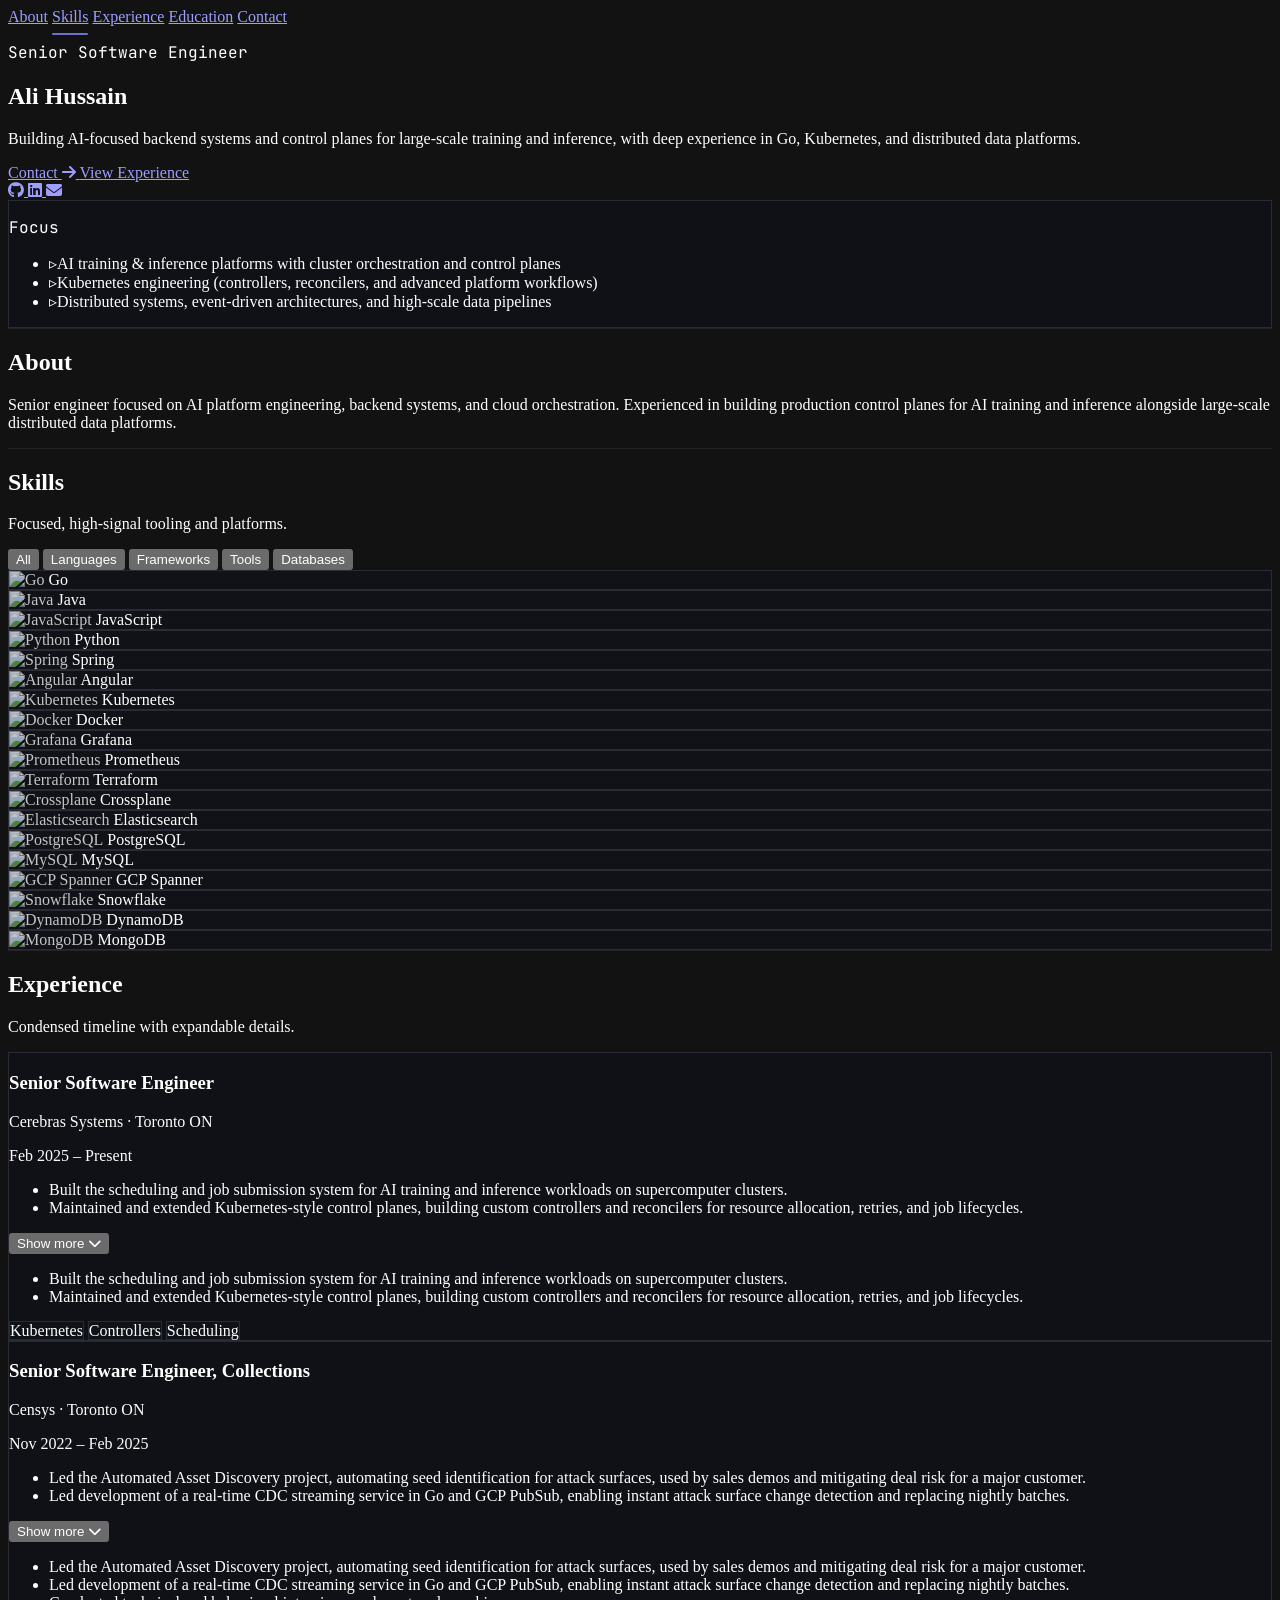
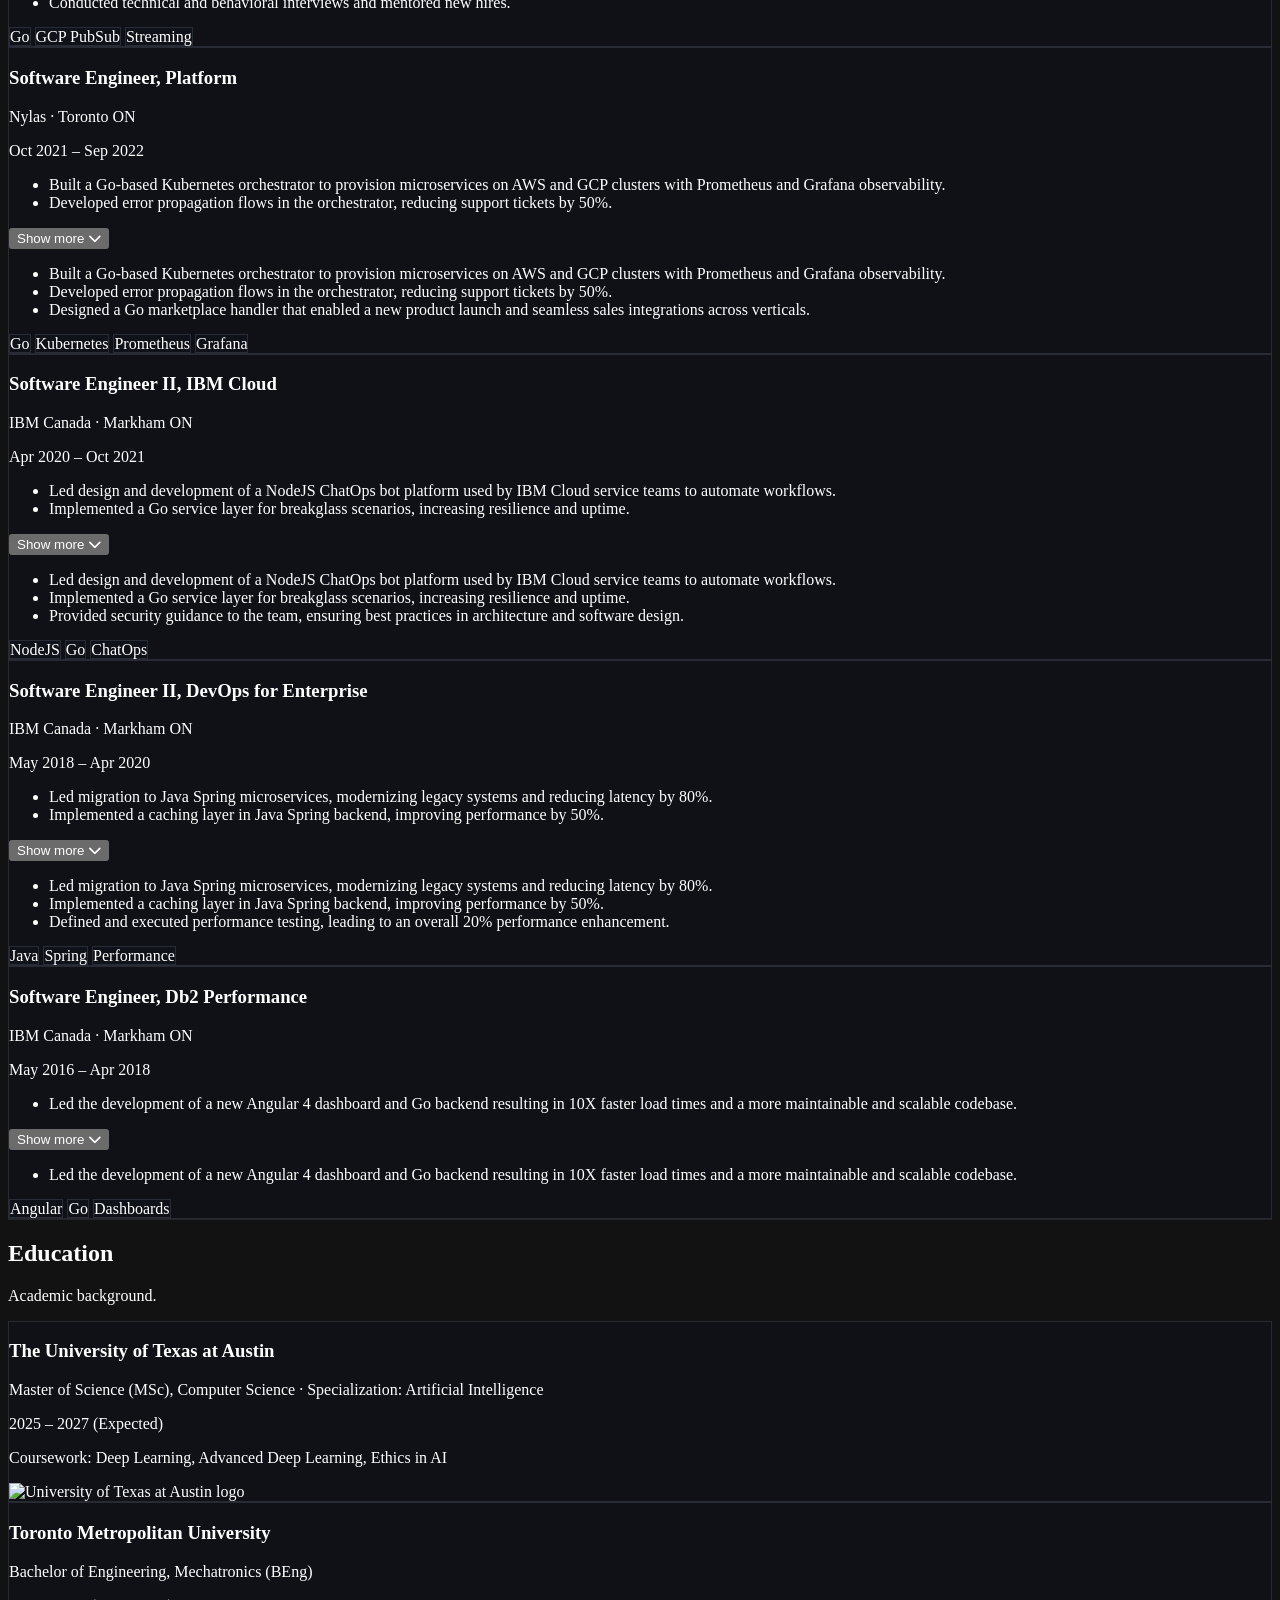
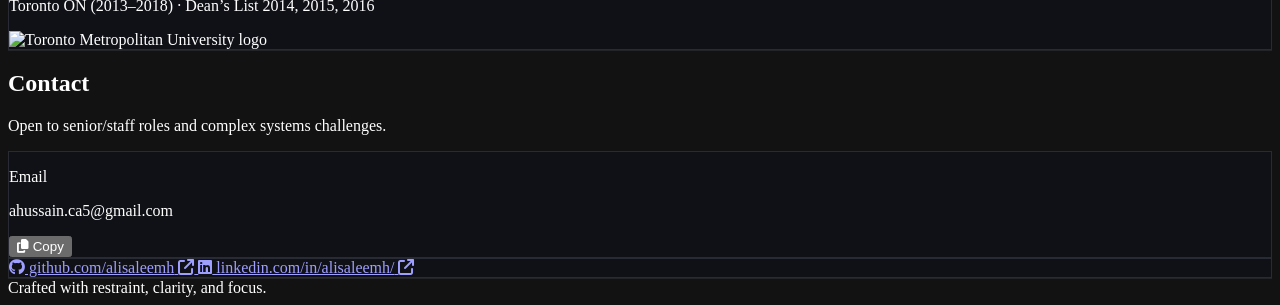
==== index.html @ 2c9a99c9 "Refine focus bullets for orchestration and Kubernetes" ====
<!DOCTYPE html>
<html lang="en" class="h-full">
<head>
  <meta charset="UTF-8" />
  <meta name="viewport" content="width=device-width, initial-scale=1" />
  <title>Ali Hussain — Senior Software Engineer</title>
  <meta name="description" content="Ali Hussain — Senior Software Engineer specializing in distributed systems, backend, cloud, and Kubernetes." />
  <link rel="preconnect" href="https://fonts.googleapis.com" />
  <link rel="preconnect" href="https://fonts.gstatic.com" crossorigin />
  <link href="https://fonts.googleapis.com/css2?family=Inter:wght@300;400;500;600;700&family=JetBrains+Mono:wght@400;500&display=swap" rel="stylesheet" />
  <script src="https://cdn.tailwindcss.com"></script>
  <script>
    tailwind.config = {
      theme: {
        extend: {
          fontFamily: {
            sans: ['Inter', 'system-ui', 'sans-serif'],
            mono: ['JetBrains Mono', 'ui-monospace', 'monospace'],
          },
          colors: {
            ink: {
              900: '#0b0c0f',
              800: '#111218',
              700: '#171a22',
              600: '#202330',
              500: '#2c3040',
              400: '#3a4052',
              300: '#515b73',
            },
          },
          boxShadow: {
            soft: '0 12px 24px -16px rgba(0,0,0,0.6)',
          },
        },
      },
    };
  </script>
  <link rel="stylesheet" href="https://cdnjs.cloudflare.com/ajax/libs/font-awesome/6.5.1/css/all.min.css" integrity="sha512-DTOQO9RWCH3ppGqcWaEA1BIZOC6xxalwEsw9c2QQeAIftl+Vegovlnee1c9QX4TctnWMn13TZye+giMm8e2LwA==" crossorigin="anonymous" referrerpolicy="no-referrer" />
  <style>
    :root {
      color-scheme: dark;
    }
    html {
      scroll-behavior: smooth;
    }
    body {
      font-feature-settings: "ss01" 1, "ss02" 1, "ss03" 1;
    }
    ::selection {
      background: rgba(125, 156, 255, 0.2);
      color: #e4e8f7;
    }
    .section-divider {
      border-top: 1px solid rgba(148, 163, 184, 0.12);
    }
    .nav-link {
      position: relative;
      padding-bottom: 0.25rem;
    }
    .nav-link.active::after {
      content: '';
      position: absolute;
      left: 0;
      bottom: -0.35rem;
      height: 2px;
      width: 100%;
      background: rgba(129, 140, 248, 0.8);
      border-radius: 999px;
    }
    .chip {
      border: 1px solid rgba(148, 163, 184, 0.18);
      background: rgba(17, 19, 28, 0.6);
    }
    .chip:hover {
      border-color: rgba(129, 140, 248, 0.6);
      transform: translateY(-1px);
    }
    .focus-ring:focus-visible {
      outline: 2px solid rgba(129, 140, 248, 0.9);
      outline-offset: 2px;
    }
    .experience-card {
      border: 1px solid rgba(148, 163, 184, 0.18);
      background: rgba(17, 18, 26, 0.7);
    }
    .accordion-toggle[aria-expanded="true"] .toggle-icon {
      transform: rotate(180deg);
    }
    .skill-logo {
      width: 20px;
      height: 20px;
      opacity: 0.75;
    }
    .mono {
      font-family: 'JetBrains Mono', ui-monospace, monospace;
    }
    @media (prefers-reduced-motion: reduce) {
      html {
        scroll-behavior: auto;
      }
      .chip,
      .nav-link,
      .accordion-toggle,
      .experience-card {
        transition: none !important;
      }
    }
  </style>
</head>
<body class="h-full bg-ink-900 text-slate-100">
  <!-- Top Nav -->
  <header class="sticky top-0 z-50 backdrop-blur-sm bg-ink-900/80 border-b border-white/5">
    <nav class="max-w-6xl mx-auto flex items-center justify-end gap-6 px-6 py-4 text-sm">
      <a class="nav-link focus-ring text-slate-200 hover:text-white transition" href="#about">About</a>
      <a class="nav-link focus-ring text-slate-200 hover:text-white transition" href="#skills">Skills</a>
      <a class="nav-link focus-ring text-slate-200 hover:text-white transition" href="#experience">Experience</a>
      <a class="nav-link focus-ring text-slate-200 hover:text-white transition" href="#education">Education</a>
      <a class="nav-link focus-ring text-slate-200 hover:text-white transition" href="#contact">Contact</a>
    </nav>
  </header>

  <main class="max-w-6xl mx-auto px-6">
    <!-- Hero -->
    <section id="hero" class="pt-14 pb-10">
      <div class="grid gap-8 lg:grid-cols-[1.2fr,0.8fr] items-start">
        <div class="space-y-5">
          <p class="mono text-sm text-indigo-300/80">Senior Software Engineer</p>
          <h1 class="text-3xl sm:text-4xl lg:text-5xl font-semibold tracking-tight text-slate-50">Ali Hussain</h1>
          <p class="text-slate-300 leading-relaxed max-w-2xl">
            Building AI-focused backend systems and control planes for large-scale training and inference, with deep experience in Go, Kubernetes, and distributed data platforms.
          </p>
          <div class="flex flex-wrap gap-3">
            <a href="#contact" class="focus-ring inline-flex items-center gap-2 rounded-full bg-indigo-500/90 px-4 py-2 text-sm font-medium text-white hover:bg-indigo-400 transition">
              Contact
              <i class="fa-solid fa-arrow-right text-xs"></i>
            </a>
            <a href="#experience" class="focus-ring inline-flex items-center gap-2 rounded-full border border-indigo-300/30 px-4 py-2 text-sm font-medium text-indigo-200 hover:text-white hover:border-indigo-300/60 transition">
              View Experience
            </a>
          </div>
          <div class="flex items-center gap-4 text-slate-300">
            <a class="focus-ring hover:text-white transition" href="https://github.com/alisaleemh" target="_blank" rel="noreferrer" aria-label="GitHub">
              <i class="fa-brands fa-github"></i>
            </a>
            <a class="focus-ring hover:text-white transition" href="https://linkedin.com/in/alisaleemh/" target="_blank" rel="noreferrer" aria-label="LinkedIn">
              <i class="fa-brands fa-linkedin"></i>
            </a>
            <a class="focus-ring hover:text-white transition" href="mailto:ahussain.ca5@gmail.com" aria-label="Email">
              <i class="fa-solid fa-envelope"></i>
            </a>
          </div>
        </div>
        <div class="space-y-4">
          <div class="experience-card rounded-2xl p-5 shadow-soft">
            <p class="mono text-xs uppercase tracking-[0.2em] text-slate-400">Focus</p>
            <ul class="mt-3 space-y-3 text-sm text-slate-300">
              <li class="flex items-start gap-3"><span class="text-indigo-300">▹</span>AI training & inference platforms with cluster orchestration and control planes</li>
              <li class="flex items-start gap-3"><span class="text-indigo-300">▹</span>Kubernetes engineering (controllers, reconcilers, and advanced platform workflows)</li>
              <li class="flex items-start gap-3"><span class="text-indigo-300">▹</span>Distributed systems, event-driven architectures, and high-scale data pipelines</li>
            </ul>
          </div>
        </div>
      </div>
    </section>

    <!-- About -->
    <section id="about" class="section-divider py-10">
      <div class="space-y-4 max-w-3xl">
        <h2 class="text-xl font-semibold text-slate-50">About</h2>
        <p class="text-slate-300 leading-relaxed">
          Senior engineer focused on AI platform engineering, backend systems, and cloud orchestration. Experienced in building production control planes for AI training and inference alongside large-scale distributed data platforms.
        </p>
      </div>
    </section>

    <!-- Skills -->
    <section id="skills" class="section-divider py-10">
      <div class="space-y-6">
        <div class="flex flex-wrap items-center justify-between gap-4">
          <div>
            <h2 class="text-xl font-semibold text-slate-50">Skills</h2>
            <p class="text-sm text-slate-400">Focused, high-signal tooling and platforms.</p>
          </div>
          <div class="flex flex-wrap gap-2" role="tablist" aria-label="Skill categories">
            <button class="filter-btn focus-ring rounded-full border border-white/10 px-3 py-1 text-xs uppercase tracking-[0.2em] text-slate-300 hover:text-white transition" data-filter="all" aria-pressed="true">All</button>
            <button class="filter-btn focus-ring rounded-full border border-white/10 px-3 py-1 text-xs uppercase tracking-[0.2em] text-slate-300 hover:text-white transition" data-filter="languages" aria-pressed="false">Languages</button>
            <button class="filter-btn focus-ring rounded-full border border-white/10 px-3 py-1 text-xs uppercase tracking-[0.2em] text-slate-300 hover:text-white transition" data-filter="frameworks" aria-pressed="false">Frameworks</button>
            <button class="filter-btn focus-ring rounded-full border border-white/10 px-3 py-1 text-xs uppercase tracking-[0.2em] text-slate-300 hover:text-white transition" data-filter="tools" aria-pressed="false">Tools</button>
            <button class="filter-btn focus-ring rounded-full border border-white/10 px-3 py-1 text-xs uppercase tracking-[0.2em] text-slate-300 hover:text-white transition" data-filter="databases" aria-pressed="false">Databases</button>
          </div>
        </div>
        <div id="skill-grid" class="grid gap-3 sm:grid-cols-2 lg:grid-cols-3">
          <!-- Languages -->
          <div class="skill-item chip flex items-center gap-3 rounded-xl px-4 py-3 transition" data-category="languages">
            <img class="skill-logo" src="https://cdn.simpleicons.org/go/94a3b8" alt="Go" />
            <span class="text-sm">Go</span>
          </div>
          <div class="skill-item chip flex items-center gap-3 rounded-xl px-4 py-3 transition" data-category="languages">
            <img class="skill-logo" src="https://cdn.simpleicons.org/openjdk/94a3b8" alt="Java" />
            <span class="text-sm">Java</span>
          </div>
          <div class="skill-item chip flex items-center gap-3 rounded-xl px-4 py-3 transition" data-category="languages">
            <img class="skill-logo" src="https://cdn.simpleicons.org/javascript/94a3b8" alt="JavaScript" />
            <span class="text-sm">JavaScript</span>
          </div>
          <div class="skill-item chip flex items-center gap-3 rounded-xl px-4 py-3 transition" data-category="languages">
            <img class="skill-logo" src="https://cdn.simpleicons.org/python/94a3b8" alt="Python" />
            <span class="text-sm">Python</span>
          </div>

          <!-- Frameworks -->
          <div class="skill-item chip flex items-center gap-3 rounded-xl px-4 py-3 transition" data-category="frameworks">
            <img class="skill-logo" src="https://cdn.simpleicons.org/spring/94a3b8" alt="Spring" />
            <span class="text-sm">Spring</span>
          </div>
          <div class="skill-item chip flex items-center gap-3 rounded-xl px-4 py-3 transition" data-category="frameworks">
            <img class="skill-logo" src="https://cdn.simpleicons.org/angular/94a3b8" alt="Angular" />
            <span class="text-sm">Angular</span>
          </div>

          <!-- Tools -->
          <div class="skill-item chip flex items-center gap-3 rounded-xl px-4 py-3 transition" data-category="tools">
            <img class="skill-logo" src="https://cdn.simpleicons.org/kubernetes/94a3b8" alt="Kubernetes" />
            <span class="text-sm">Kubernetes</span>
          </div>
          <div class="skill-item chip flex items-center gap-3 rounded-xl px-4 py-3 transition" data-category="tools">
            <img class="skill-logo" src="https://cdn.simpleicons.org/docker/94a3b8" alt="Docker" />
            <span class="text-sm">Docker</span>
          </div>
          <div class="skill-item chip flex items-center gap-3 rounded-xl px-4 py-3 transition" data-category="tools">
            <img class="skill-logo" src="https://cdn.simpleicons.org/grafana/94a3b8" alt="Grafana" />
            <span class="text-sm">Grafana</span>
          </div>
          <div class="skill-item chip flex items-center gap-3 rounded-xl px-4 py-3 transition" data-category="tools">
            <img class="skill-logo" src="https://cdn.simpleicons.org/prometheus/94a3b8" alt="Prometheus" />
            <span class="text-sm">Prometheus</span>
          </div>
          <div class="skill-item chip flex items-center gap-3 rounded-xl px-4 py-3 transition" data-category="tools">
            <img class="skill-logo" src="https://cdn.simpleicons.org/terraform/94a3b8" alt="Terraform" />
            <span class="text-sm">Terraform</span>
          </div>
          <div class="skill-item chip flex items-center gap-3 rounded-xl px-4 py-3 transition" data-category="tools">
            <img class="skill-logo" src="https://raw.githubusercontent.com/cncf/artwork/main/projects/crossplane/icon/color/crossplane-icon-color.svg" alt="Crossplane" />
            <span class="text-sm">Crossplane</span>
          </div>
          <div class="skill-item chip flex items-center gap-3 rounded-xl px-4 py-3 transition" data-category="tools">
            <img class="skill-logo" src="https://cdn.simpleicons.org/elasticsearch/94a3b8" alt="Elasticsearch" />
            <span class="text-sm">Elasticsearch</span>
          </div>

          <!-- Databases -->
          <div class="skill-item chip flex items-center gap-3 rounded-xl px-4 py-3 transition" data-category="databases">
            <img class="skill-logo" src="https://cdn.simpleicons.org/postgresql/94a3b8" alt="PostgreSQL" />
            <span class="text-sm">PostgreSQL</span>
          </div>
          <div class="skill-item chip flex items-center gap-3 rounded-xl px-4 py-3 transition" data-category="databases">
            <img class="skill-logo" src="https://cdn.simpleicons.org/mysql/94a3b8" alt="MySQL" />
            <span class="text-sm">MySQL</span>
          </div>
          <div class="skill-item chip flex items-center gap-3 rounded-xl px-4 py-3 transition" data-category="databases">
            <img class="skill-logo" src="https://cdn.simpleicons.org/googlecloudspanner/94a3b8" alt="GCP Spanner" />
            <span class="text-sm">GCP Spanner</span>
          </div>
          <div class="skill-item chip flex items-center gap-3 rounded-xl px-4 py-3 transition" data-category="databases">
            <img class="skill-logo" src="https://cdn.simpleicons.org/snowflake/94a3b8" alt="Snowflake" />
            <span class="text-sm">Snowflake</span>
          </div>
          <div class="skill-item chip flex items-center gap-3 rounded-xl px-4 py-3 transition" data-category="databases">
            <img class="skill-logo" src="https://api.iconify.design/simple-icons:amazondynamodb.svg?color=%2394a3b8" alt="DynamoDB" />
            <span class="text-sm">DynamoDB</span>
          </div>
          <div class="skill-item chip flex items-center gap-3 rounded-xl px-4 py-3 transition" data-category="databases">
            <img class="skill-logo" src="https://cdn.simpleicons.org/mongodb/94a3b8" alt="MongoDB" />
            <span class="text-sm">MongoDB</span>
          </div>
        </div>
      </div>
    </section>

    <!-- Experience -->
    <section id="experience" class="section-divider py-10">
      <div class="space-y-6">
        <div>
          <h2 class="text-xl font-semibold text-slate-50">Experience</h2>
          <p class="text-sm text-slate-400">Condensed timeline with expandable details.</p>
        </div>
        <div class="space-y-4">
          <!-- Cerebras Systems -->
          <article class="experience-card rounded-2xl p-5 shadow-soft">
            <div class="flex flex-col gap-3">
              <div class="flex flex-col sm:flex-row sm:items-center sm:justify-between gap-2">
                <div>
                  <h3 class="text-base font-semibold text-slate-100">Senior Software Engineer</h3>
                  <p class="text-sm text-slate-400">Cerebras Systems · Toronto ON</p>
                </div>
                <p class="text-sm text-slate-400">Feb 2025 – Present</p>
              </div>
              <ul class="collapsed-bullets text-sm text-slate-300 space-y-2">
                <li>Built the scheduling and job submission system for AI training and inference workloads on supercomputer clusters.</li>
                <li>Maintained and extended Kubernetes-style control planes, building custom controllers and reconcilers for resource allocation, retries, and job lifecycles.</li>
              </ul>
              <button class="accordion-toggle focus-ring mt-2 inline-flex items-center gap-2 text-xs uppercase tracking-[0.2em] text-indigo-300" aria-expanded="false">
                Show more
                <i class="toggle-icon fa-solid fa-chevron-down text-xs transition"></i>
              </button>
              <div class="accordion-content hidden pt-3">
                <ul class="expanded-bullets text-sm text-slate-300 space-y-2">
                  <li>Built the scheduling and job submission system for AI training and inference workloads on supercomputer clusters.</li>
                  <li>Maintained and extended Kubernetes-style control planes, building custom controllers and reconcilers for resource allocation, retries, and job lifecycles.</li>
                </ul>
                <div class="mt-3 flex flex-wrap gap-2">
                  <span class="chip rounded-full px-3 py-1 text-xs text-slate-300">Kubernetes</span>
                  <span class="chip rounded-full px-3 py-1 text-xs text-slate-300">Controllers</span>
                  <span class="chip rounded-full px-3 py-1 text-xs text-slate-300">Scheduling</span>
                </div>
              </div>
            </div>
          </article>

          <!-- Censys -->
          <article class="experience-card rounded-2xl p-5 shadow-soft">
            <div class="flex flex-col gap-3">
              <div class="flex flex-col sm:flex-row sm:items-center sm:justify-between gap-2">
                <div>
                  <h3 class="text-base font-semibold text-slate-100">Senior Software Engineer, Collections</h3>
                  <p class="text-sm text-slate-400">Censys · Toronto ON</p>
                </div>
                <p class="text-sm text-slate-400">Nov 2022 – Feb 2025</p>
              </div>
              <ul class="collapsed-bullets text-sm text-slate-300 space-y-2">
                <li>Led the Automated Asset Discovery project, automating seed identification for attack surfaces, used by sales demos and mitigating deal risk for a major customer.</li>
                <li>Led development of a real-time CDC streaming service in Go and GCP PubSub, enabling instant attack surface change detection and replacing nightly batches.</li>
              </ul>
              <button class="accordion-toggle focus-ring mt-2 inline-flex items-center gap-2 text-xs uppercase tracking-[0.2em] text-indigo-300" aria-expanded="false">
                Show more
                <i class="toggle-icon fa-solid fa-chevron-down text-xs transition"></i>
              </button>
              <div class="accordion-content hidden pt-3">
                <ul class="expanded-bullets text-sm text-slate-300 space-y-2">
                  <li>Led the Automated Asset Discovery project, automating seed identification for attack surfaces, used by sales demos and mitigating deal risk for a major customer.</li>
                  <li>Led development of a real-time CDC streaming service in Go and GCP PubSub, enabling instant attack surface change detection and replacing nightly batches.</li>
                  <li>Conducted technical and behavioral interviews and mentored new hires.</li>
                </ul>
                <div class="mt-3 flex flex-wrap gap-2">
                  <span class="chip rounded-full px-3 py-1 text-xs text-slate-300">Go</span>
                  <span class="chip rounded-full px-3 py-1 text-xs text-slate-300">GCP PubSub</span>
                  <span class="chip rounded-full px-3 py-1 text-xs text-slate-300">Streaming</span>
                </div>
              </div>
            </div>
          </article>

          <!-- Nylas -->
          <article class="experience-card rounded-2xl p-5 shadow-soft">
            <div class="flex flex-col gap-3">
              <div class="flex flex-col sm:flex-row sm:items-center sm:justify-between gap-2">
                <div>
                  <h3 class="text-base font-semibold text-slate-100">Software Engineer, Platform</h3>
                  <p class="text-sm text-slate-400">Nylas · Toronto ON</p>
                </div>
                <p class="text-sm text-slate-400">Oct 2021 – Sep 2022</p>
              </div>
              <ul class="collapsed-bullets text-sm text-slate-300 space-y-2">
                <li>Built a Go-based Kubernetes orchestrator to provision microservices on AWS and GCP clusters with Prometheus and Grafana observability.</li>
                <li>Developed error propagation flows in the orchestrator, reducing support tickets by 50%.</li>
              </ul>
              <button class="accordion-toggle focus-ring mt-2 inline-flex items-center gap-2 text-xs uppercase tracking-[0.2em] text-indigo-300" aria-expanded="false">
                Show more
                <i class="toggle-icon fa-solid fa-chevron-down text-xs transition"></i>
              </button>
              <div class="accordion-content hidden pt-3">
                <ul class="expanded-bullets text-sm text-slate-300 space-y-2">
                  <li>Built a Go-based Kubernetes orchestrator to provision microservices on AWS and GCP clusters with Prometheus and Grafana observability.</li>
                  <li>Developed error propagation flows in the orchestrator, reducing support tickets by 50%.</li>
                  <li>Designed a Go marketplace handler that enabled a new product launch and seamless sales integrations across verticals.</li>
                </ul>
                <div class="mt-3 flex flex-wrap gap-2">
                  <span class="chip rounded-full px-3 py-1 text-xs text-slate-300">Go</span>
                  <span class="chip rounded-full px-3 py-1 text-xs text-slate-300">Kubernetes</span>
                  <span class="chip rounded-full px-3 py-1 text-xs text-slate-300">Prometheus</span>
                  <span class="chip rounded-full px-3 py-1 text-xs text-slate-300">Grafana</span>
                </div>
              </div>
            </div>
          </article>

          <!-- IBM Cloud -->
          <article class="experience-card rounded-2xl p-5 shadow-soft">
            <div class="flex flex-col gap-3">
              <div class="flex flex-col sm:flex-row sm:items-center sm:justify-between gap-2">
                <div>
                  <h3 class="text-base font-semibold text-slate-100">Software Engineer II, IBM Cloud</h3>
                  <p class="text-sm text-slate-400">IBM Canada · Markham ON</p>
                </div>
                <p class="text-sm text-slate-400">Apr 2020 – Oct 2021</p>
              </div>
              <ul class="collapsed-bullets text-sm text-slate-300 space-y-2">
                <li>Led design and development of a NodeJS ChatOps bot platform used by IBM Cloud service teams to automate workflows.</li>
                <li>Implemented a Go service layer for breakglass scenarios, increasing resilience and uptime.</li>
              </ul>
              <button class="accordion-toggle focus-ring mt-2 inline-flex items-center gap-2 text-xs uppercase tracking-[0.2em] text-indigo-300" aria-expanded="false">
                Show more
                <i class="toggle-icon fa-solid fa-chevron-down text-xs transition"></i>
              </button>
              <div class="accordion-content hidden pt-3">
                <ul class="expanded-bullets text-sm text-slate-300 space-y-2">
                  <li>Led design and development of a NodeJS ChatOps bot platform used by IBM Cloud service teams to automate workflows.</li>
                  <li>Implemented a Go service layer for breakglass scenarios, increasing resilience and uptime.</li>
                  <li>Provided security guidance to the team, ensuring best practices in architecture and software design.</li>
                </ul>
                <div class="mt-3 flex flex-wrap gap-2">
                  <span class="chip rounded-full px-3 py-1 text-xs text-slate-300">NodeJS</span>
                  <span class="chip rounded-full px-3 py-1 text-xs text-slate-300">Go</span>
                  <span class="chip rounded-full px-3 py-1 text-xs text-slate-300">ChatOps</span>
                </div>
              </div>
            </div>
          </article>

          <!-- IBM DevOps -->
          <article class="experience-card rounded-2xl p-5 shadow-soft">
            <div class="flex flex-col gap-3">
              <div class="flex flex-col sm:flex-row sm:items-center sm:justify-between gap-2">
                <div>
                  <h3 class="text-base font-semibold text-slate-100">Software Engineer II, DevOps for Enterprise</h3>
                  <p class="text-sm text-slate-400">IBM Canada · Markham ON</p>
                </div>
                <p class="text-sm text-slate-400">May 2018 – Apr 2020</p>
              </div>
              <ul class="collapsed-bullets text-sm text-slate-300 space-y-2">
                <li>Led migration to Java Spring microservices, modernizing legacy systems and reducing latency by 80%.</li>
                <li>Implemented a caching layer in Java Spring backend, improving performance by 50%.</li>
              </ul>
              <button class="accordion-toggle focus-ring mt-2 inline-flex items-center gap-2 text-xs uppercase tracking-[0.2em] text-indigo-300" aria-expanded="false">
                Show more
                <i class="toggle-icon fa-solid fa-chevron-down text-xs transition"></i>
              </button>
              <div class="accordion-content hidden pt-3">
                <ul class="expanded-bullets text-sm text-slate-300 space-y-2">
                  <li>Led migration to Java Spring microservices, modernizing legacy systems and reducing latency by 80%.</li>
                  <li>Implemented a caching layer in Java Spring backend, improving performance by 50%.</li>
                  <li>Defined and executed performance testing, leading to an overall 20% performance enhancement.</li>
                </ul>
                <div class="mt-3 flex flex-wrap gap-2">
                  <span class="chip rounded-full px-3 py-1 text-xs text-slate-300">Java</span>
                  <span class="chip rounded-full px-3 py-1 text-xs text-slate-300">Spring</span>
                  <span class="chip rounded-full px-3 py-1 text-xs text-slate-300">Performance</span>
                </div>
              </div>
            </div>
          </article>

          <!-- IBM Intern -->
          <article class="experience-card rounded-2xl p-5 shadow-soft">
            <div class="flex flex-col gap-3">
              <div class="flex flex-col sm:flex-row sm:items-center sm:justify-between gap-2">
                <div>
                  <h3 class="text-base font-semibold text-slate-100">Software Engineer, Db2 Performance</h3>
                  <p class="text-sm text-slate-400">IBM Canada · Markham ON</p>
                </div>
                <p class="text-sm text-slate-400">May 2016 – Apr 2018</p>
              </div>
              <ul class="collapsed-bullets text-sm text-slate-300 space-y-2">
                <li>Led the development of a new Angular 4 dashboard and Go backend resulting in 10X faster load times and a more maintainable and scalable codebase.</li>
              </ul>
              <button class="accordion-toggle focus-ring mt-2 inline-flex items-center gap-2 text-xs uppercase tracking-[0.2em] text-indigo-300" aria-expanded="false">
                Show more
                <i class="toggle-icon fa-solid fa-chevron-down text-xs transition"></i>
              </button>
              <div class="accordion-content hidden pt-3">
                <ul class="expanded-bullets text-sm text-slate-300 space-y-2">
                  <li>Led the development of a new Angular 4 dashboard and Go backend resulting in 10X faster load times and a more maintainable and scalable codebase.</li>
                </ul>
                <div class="mt-3 flex flex-wrap gap-2">
                  <span class="chip rounded-full px-3 py-1 text-xs text-slate-300">Angular</span>
                  <span class="chip rounded-full px-3 py-1 text-xs text-slate-300">Go</span>
                  <span class="chip rounded-full px-3 py-1 text-xs text-slate-300">Dashboards</span>
                </div>
              </div>
            </div>
          </article>
        </div>
      </div>
    </section>

    <!-- Education -->
    <section id="education" class="section-divider py-10">
      <div class="space-y-6">
        <div>
          <h2 class="text-xl font-semibold text-slate-50">Education</h2>
          <p class="text-sm text-slate-400">Academic background.</p>
        </div>
        <div class="grid gap-4 sm:grid-cols-2">
          <article class="experience-card rounded-2xl p-5 shadow-soft flex flex-col gap-4">
            <div class="flex items-center justify-between">
              <div>
                <h3 class="text-sm font-semibold text-slate-100">The University of Texas at Austin</h3>
                <p class="text-xs text-slate-400">Master of Science (MSc), Computer Science · Specialization: Artificial Intelligence</p>
                <p class="text-xs text-slate-400">2025 – 2027 (Expected)</p>
                <p class="text-xs text-slate-400">Coursework: Deep Learning, Advanced Deep Learning, Ethics in AI</p>
              </div>
              <img src="https://raw.githubusercontent.com/abrelsfo/sportsJSON/master/collegeFootball/logos/texas.png" alt="University of Texas at Austin logo" class="h-8 w-auto opacity-60 grayscale" />
            </div>
          </article>
          <article class="experience-card rounded-2xl p-5 shadow-soft flex flex-col gap-4">
            <div class="flex items-center justify-between">
              <div>
                <h3 class="text-sm font-semibold text-slate-100">Toronto Metropolitan University</h3>
                <p class="text-xs text-slate-400">Bachelor of Engineering, Mechatronics (BEng)</p>
                <p class="text-xs text-slate-400">Toronto ON (2013–2018) · Dean’s List 2014, 2015, 2016</p>
              </div>
              <img src="https://raw.githubusercontent.com/zonekidsyoga/torontomucatwo/main/Login%20-%20Toronto%20Metropolitan%20University%20Central%20Authentication%20Service_files/tmu_logo.svg" alt="Toronto Metropolitan University logo" class="h-8 w-auto opacity-60 grayscale" />
            </div>
          </article>
        </div>
      </div>
    </section>

    <!-- Contact -->
    <section id="contact" class="section-divider py-10">
      <div class="space-y-6">
        <div>
          <h2 class="text-xl font-semibold text-slate-50">Contact</h2>
          <p class="text-sm text-slate-400">Open to senior/staff roles and complex systems challenges.</p>
        </div>
        <div class="grid gap-4 sm:grid-cols-2">
          <div class="experience-card rounded-2xl p-5 shadow-soft space-y-3">
            <div class="flex items-center justify-between">
              <div class="space-y-1">
                <p class="text-xs uppercase tracking-[0.2em] text-slate-400">Email</p>
                <p class="text-sm text-slate-200">ahussain.ca5@gmail.com</p>
              </div>
              <button id="copy-email" class="focus-ring inline-flex items-center gap-2 rounded-full border border-white/10 px-3 py-1 text-xs text-slate-200 hover:border-indigo-300/60 hover:text-white transition" aria-label="Copy email to clipboard">
                <i class="fa-solid fa-copy"></i>
                Copy
              </button>
            </div>
          </div>
          <div class="experience-card rounded-2xl p-5 shadow-soft space-y-4">
            <a class="focus-ring flex items-center justify-between rounded-xl border border-white/10 px-4 py-3 text-sm text-slate-200 hover:border-indigo-300/60 hover:text-white transition" href="https://github.com/alisaleemh" target="_blank" rel="noreferrer">
              <span class="flex items-center gap-2"><i class="fa-brands fa-github"></i> github.com/alisaleemh</span>
              <i class="fa-solid fa-arrow-up-right-from-square text-xs"></i>
            </a>
            <a class="focus-ring flex items-center justify-between rounded-xl border border-white/10 px-4 py-3 text-sm text-slate-200 hover:border-indigo-300/60 hover:text-white transition" href="https://linkedin.com/in/alisaleemh/" target="_blank" rel="noreferrer">
              <span class="flex items-center gap-2"><i class="fa-brands fa-linkedin"></i> linkedin.com/in/alisaleemh/</span>
              <i class="fa-solid fa-arrow-up-right-from-square text-xs"></i>
            </a>
          </div>
        </div>
      </div>
    </section>
  </main>

  <footer class="section-divider py-6 text-center text-xs text-slate-500">
    Crafted with restraint, clarity, and focus.
  </footer>

  <script src="https://cdnjs.cloudflare.com/ajax/libs/gsap/3.12.5/gsap.min.js" integrity="sha512-2b0A3+MYa7+ctb0M/mQ9KQ0OO4thwXbGwrx4Z0XlIhzI8M7hY4qG/9aC3wX1o2Y6v8x/wU5Yb2Imv0v2g6T9gA==" crossorigin="anonymous" referrerpolicy="no-referrer"></script>
  <script src="https://cdnjs.cloudflare.com/ajax/libs/gsap/3.12.5/ScrollTrigger.min.js" integrity="sha512-fOnvNmiY6L1T27ex9Pv9bfT2h9+V7m1NfUV0IKJwHC8oQ6+V1TeR3fYI4a9L0dVSqpoK6eXqW2jH6KSk0HyrKg==" crossorigin="anonymous" referrerpolicy="no-referrer"></script>
  <script>
    const prefersReducedMotion = window.matchMedia('(prefers-reduced-motion: reduce)').matches;

    const navLinks = document.querySelectorAll('.nav-link');
    const sections = ['about', 'skills', 'experience', 'education', 'contact'].map((id) => document.getElementById(id));

    const observer = new IntersectionObserver(
      (entries) => {
        entries.forEach((entry) => {
          if (entry.isIntersecting) {
            navLinks.forEach((link) => link.classList.remove('active'));
            const activeLink = document.querySelector(`.nav-link[href="#${entry.target.id}"]`);
            if (activeLink) activeLink.classList.add('active');
          }
        });
      },
      { rootMargin: '-40% 0px -40% 0px', threshold: 0.1 }
    );

    sections.forEach((section) => section && observer.observe(section));

    // Accordion
    document.querySelectorAll('.accordion-toggle').forEach((toggle) => {
      toggle.addEventListener('click', () => {
        const content = toggle.parentElement.querySelector('.accordion-content');
        const collapsed = toggle.parentElement.querySelector('.collapsed-bullets');
        const isExpanded = toggle.getAttribute('aria-expanded') === 'true';
        toggle.setAttribute('aria-expanded', String(!isExpanded));
        toggle.firstChild.textContent = isExpanded ? 'Show more' : 'Show less';
        content.classList.toggle('hidden');
        collapsed.classList.toggle('hidden');
        if (!prefersReducedMotion) {
          gsap.fromTo(content, { opacity: 0, y: -4 }, { opacity: 1, y: 0, duration: 0.3, ease: 'power1.out' });
        }
      });
    });

    // Skill filters
    const filterButtons = document.querySelectorAll('.filter-btn');
    const skillItems = document.querySelectorAll('.skill-item');

    const applySkillFilter = (filter) => {
      gsap.killTweensOf(skillItems);
      skillItems.forEach((item) => {
        const match = filter === 'all' || item.dataset.category === filter;
        item.classList.toggle('hidden', !match);
        item.style.removeProperty('opacity');
        item.style.removeProperty('transform');
      });

      if (!prefersReducedMotion) {
        const visibleItems = Array.from(skillItems).filter((item) => !item.classList.contains('hidden'));
        if (visibleItems.length > 0) {
          gsap.fromTo(
            visibleItems,
            { opacity: 0, y: 6 },
            { opacity: 1, y: 0, duration: 0.25, ease: 'power1.out', stagger: 0.04, overwrite: 'auto' }
          );
        }
      }
    };

    filterButtons.forEach((btn) => {
      btn.addEventListener('click', () => {
        filterButtons.forEach((button) => button.setAttribute('aria-pressed', 'false'));
        btn.setAttribute('aria-pressed', 'true');
        applySkillFilter(btn.dataset.filter);
      });
    });

    applySkillFilter('all');

    // Copy email
    document.getElementById('copy-email').addEventListener('click', async () => {
      try {
        await navigator.clipboard.writeText('ahussain.ca5@gmail.com');
      } catch (error) {
        window.location.href = 'mailto:ahussain.ca5@gmail.com';
      }
    });

    // Scroll reveals
    if (!prefersReducedMotion) {
      gsap.registerPlugin(ScrollTrigger);
      gsap.utils.toArray('section').forEach((section) => {
        gsap.from(section.querySelectorAll('.experience-card, h2, h3, p, ul, .chip, .skill-item'), {
          opacity: 0,
          y: 14,
          duration: 0.6,
          ease: 'power2.out',
          stagger: 0.04,
          scrollTrigger: {
            trigger: section,
            start: 'top 80%',
          },
        });
      });
    }
  </script>
</body>
</html>
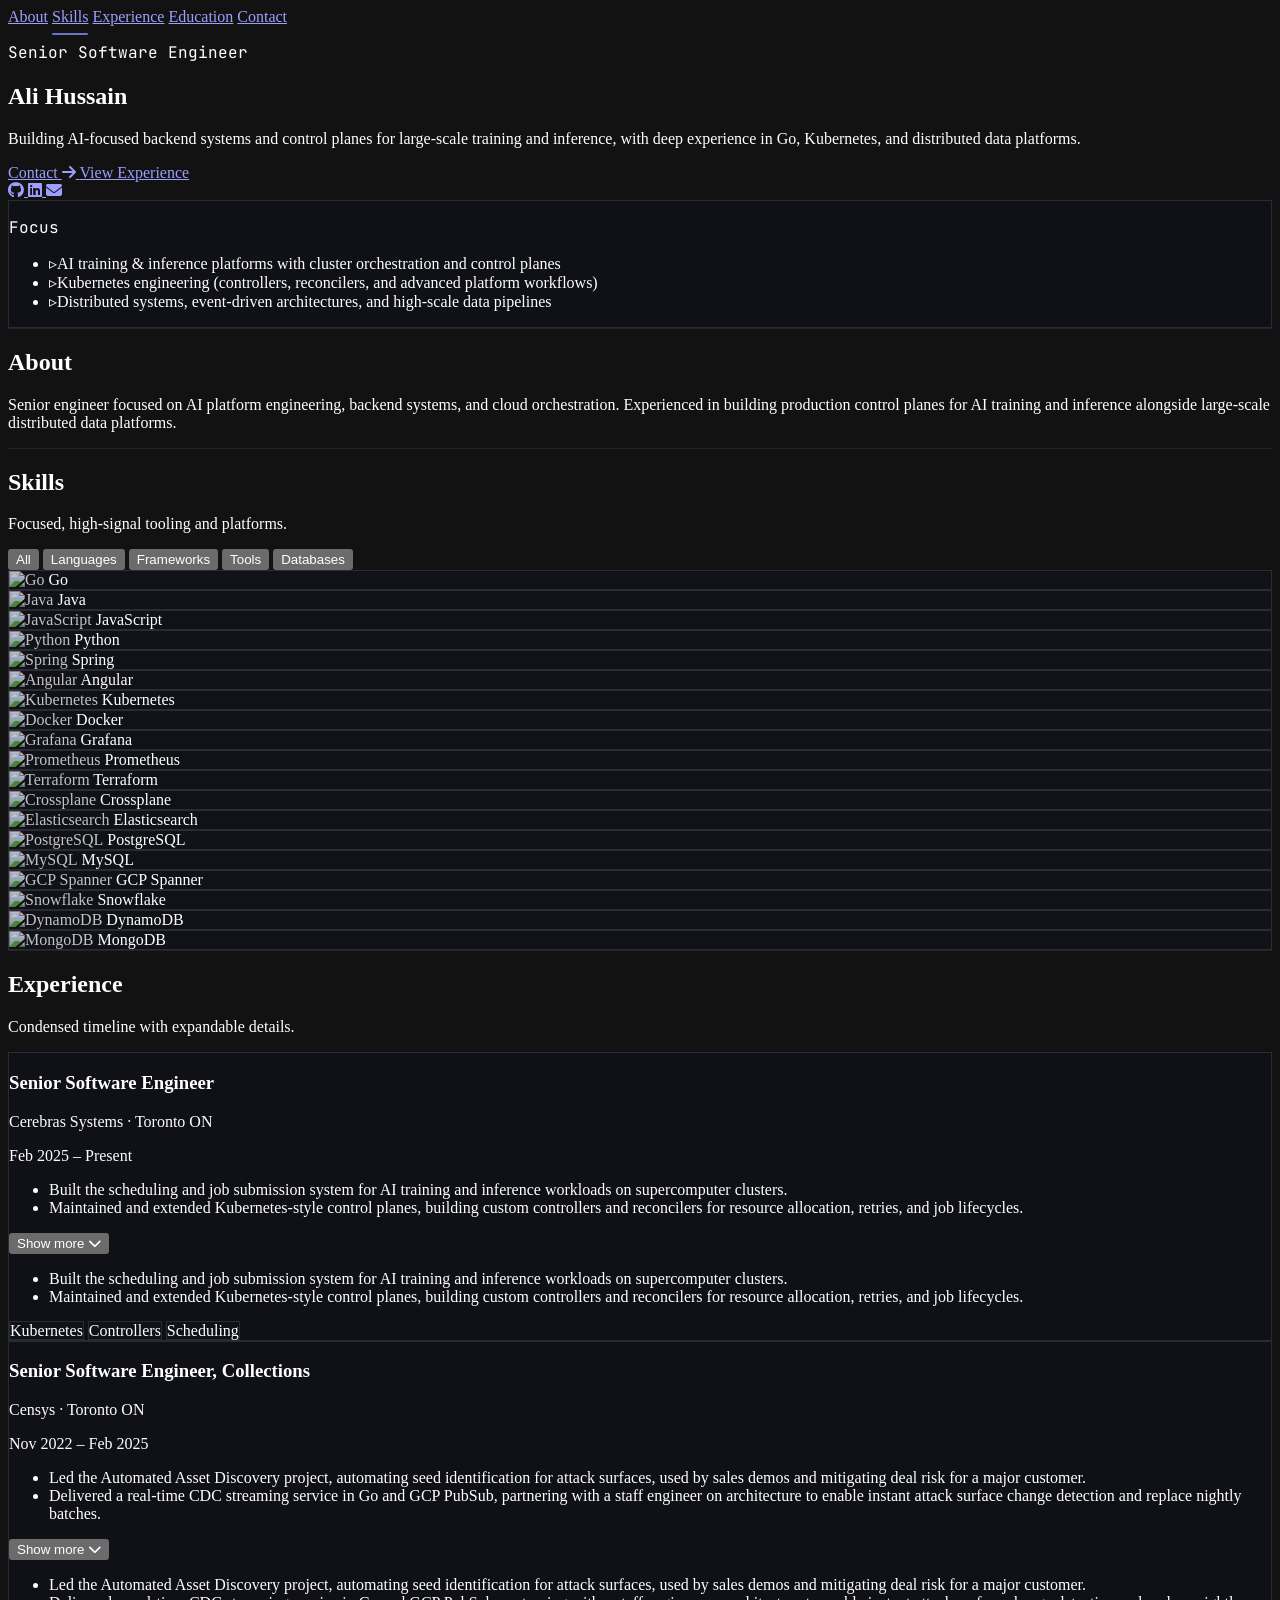
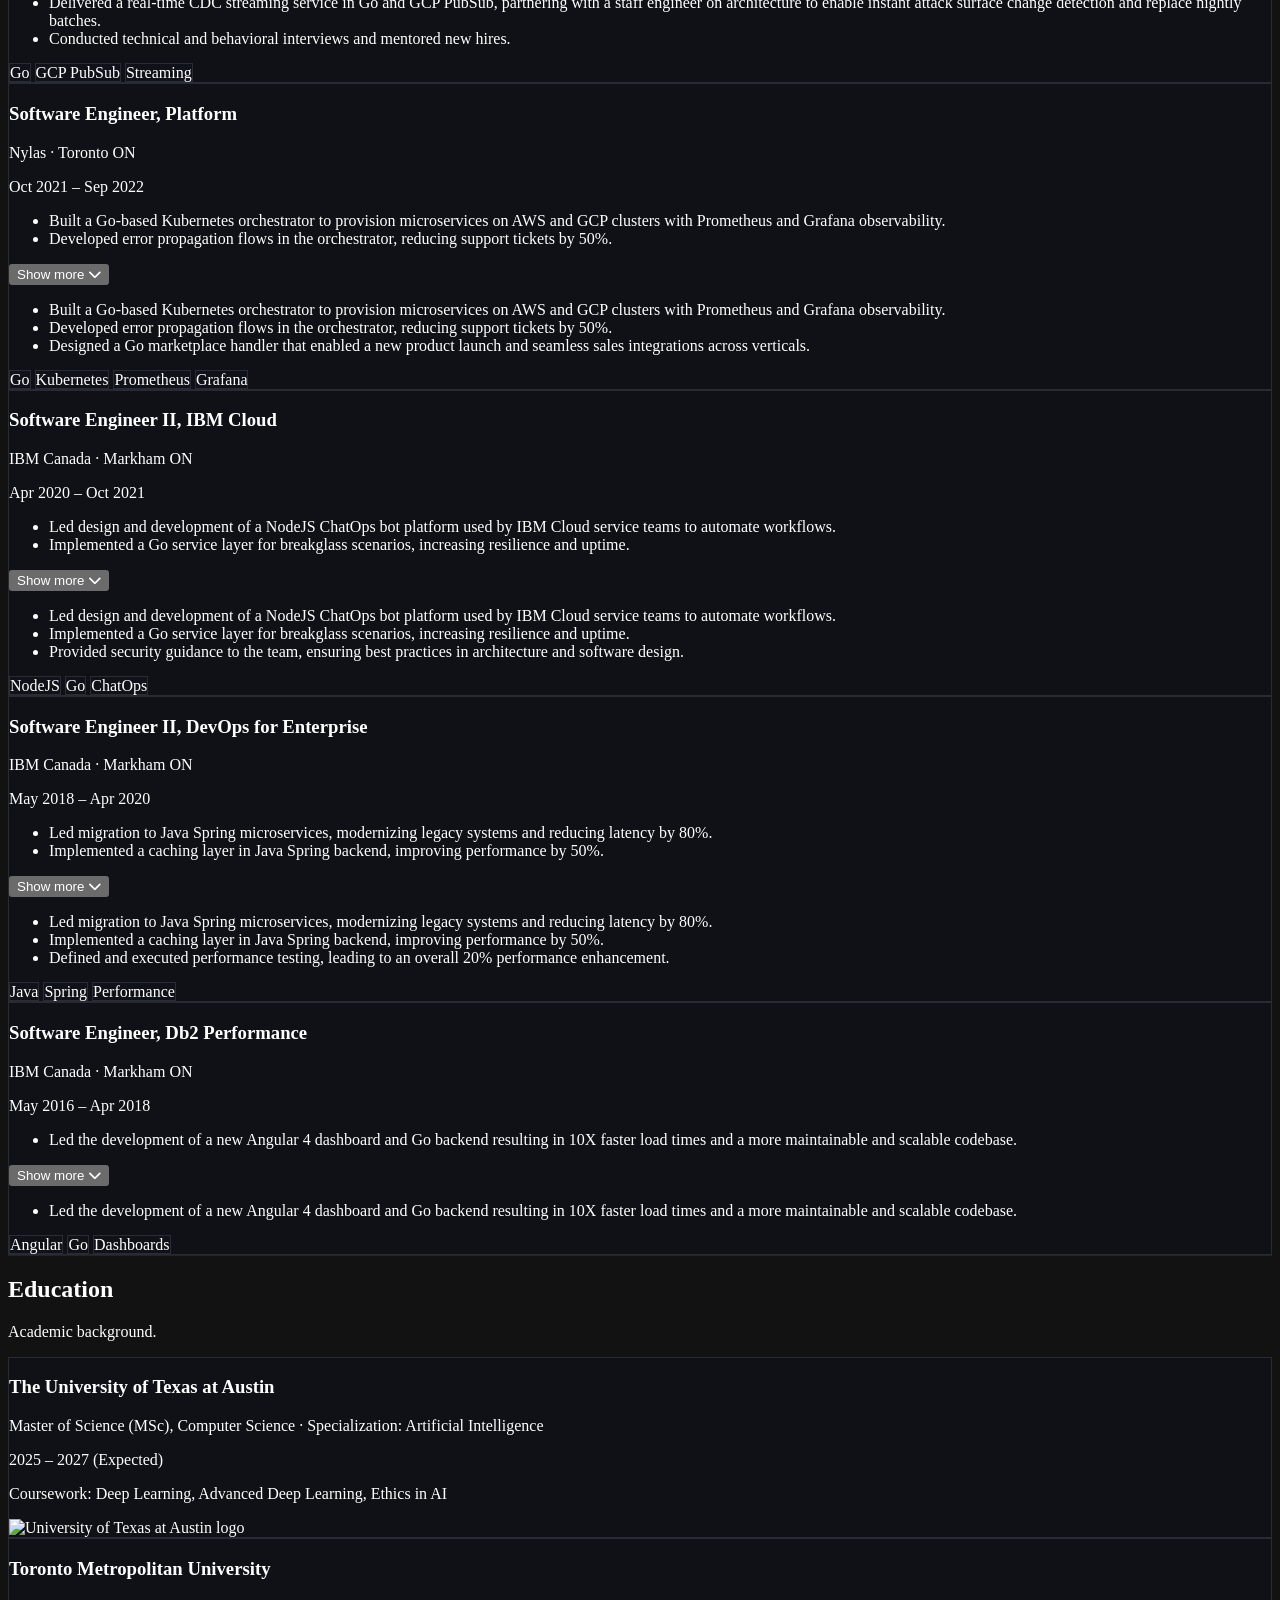
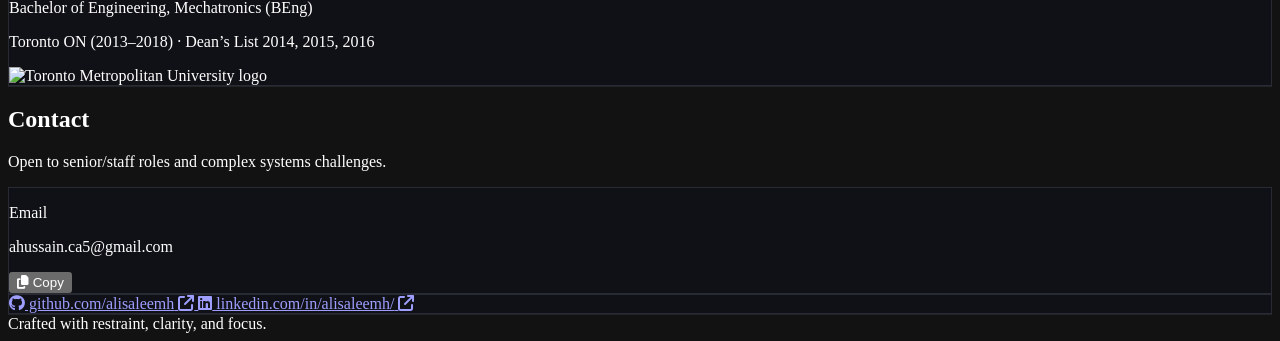
==== commit 82207d4f: "Refine CDC streaming contribution wording" ====
--- a/index.html
+++ b/index.html
@@ -329,7 +329,7 @@
               </div>
               <ul class="collapsed-bullets text-sm text-slate-300 space-y-2">
                 <li>Led the Automated Asset Discovery project, automating seed identification for attack surfaces, used by sales demos and mitigating deal risk for a major customer.</li>
-                <li>Led development of a real-time CDC streaming service in Go and GCP PubSub, enabling instant attack surface change detection and replacing nightly batches.</li>
+                <li>Delivered a real-time CDC streaming service in Go and GCP PubSub, partnering with a staff engineer on architecture to enable instant attack surface change detection and replace nightly batches.</li>
               </ul>
               <button class="accordion-toggle focus-ring mt-2 inline-flex items-center gap-2 text-xs uppercase tracking-[0.2em] text-indigo-300" aria-expanded="false">
                 Show more
@@ -338,7 +338,7 @@
               <div class="accordion-content hidden pt-3">
                 <ul class="expanded-bullets text-sm text-slate-300 space-y-2">
                   <li>Led the Automated Asset Discovery project, automating seed identification for attack surfaces, used by sales demos and mitigating deal risk for a major customer.</li>
-                  <li>Led development of a real-time CDC streaming service in Go and GCP PubSub, enabling instant attack surface change detection and replacing nightly batches.</li>
+                  <li>Delivered a real-time CDC streaming service in Go and GCP PubSub, partnering with a staff engineer on architecture to enable instant attack surface change detection and replace nightly batches.</li>
                   <li>Conducted technical and behavioral interviews and mentored new hires.</li>
                 </ul>
                 <div class="mt-3 flex flex-wrap gap-2">
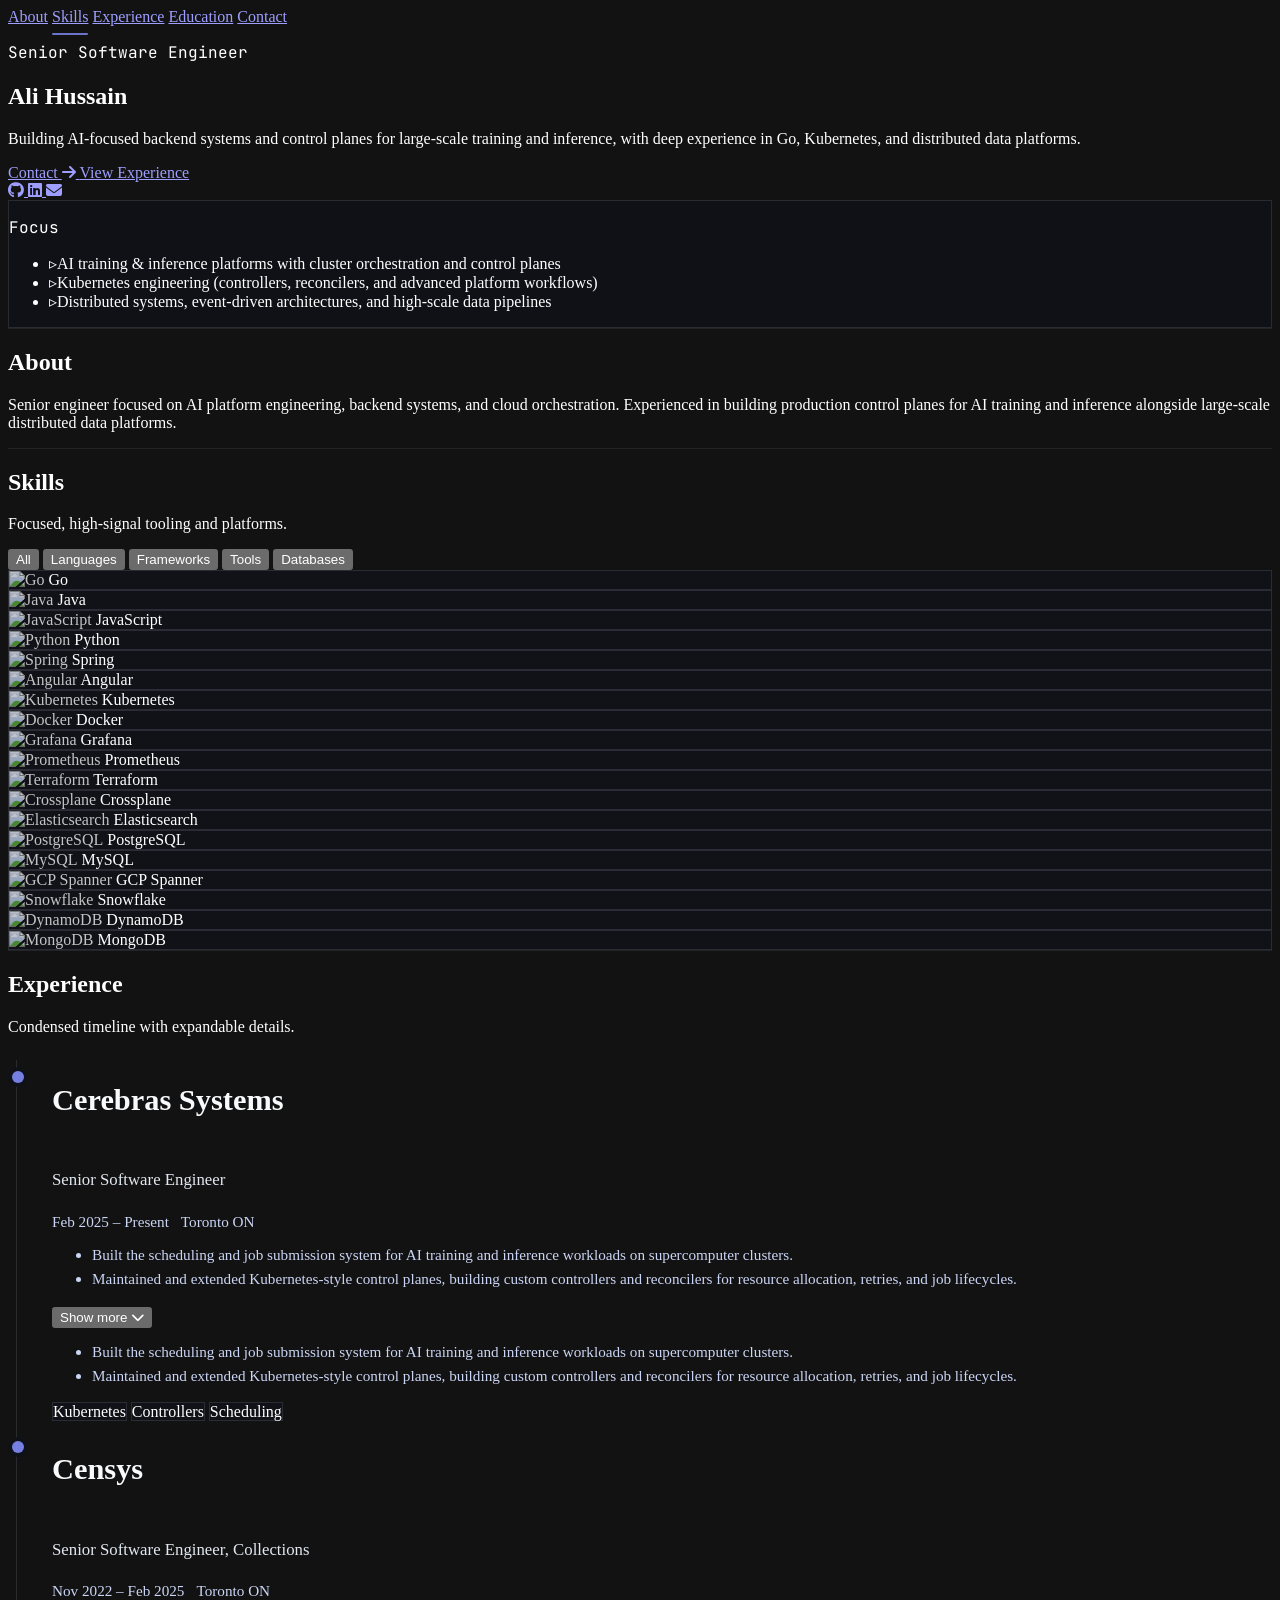
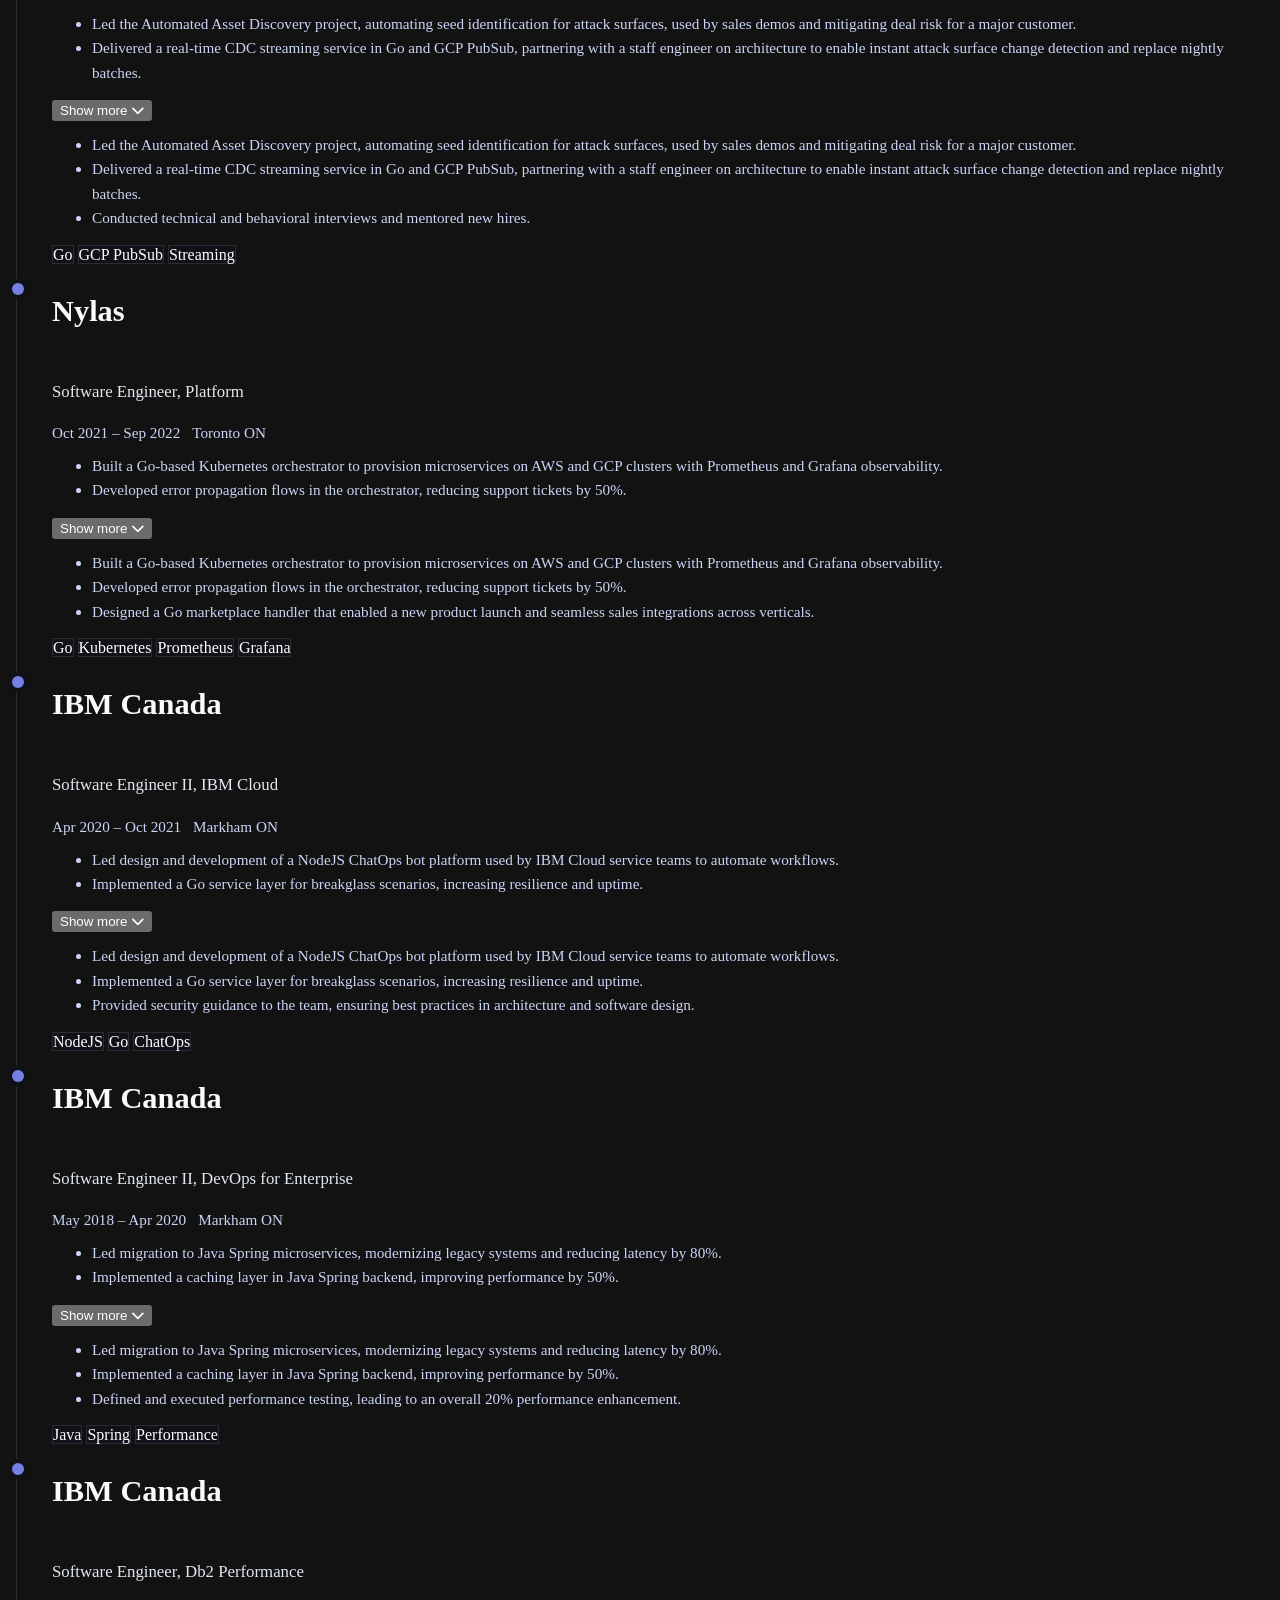
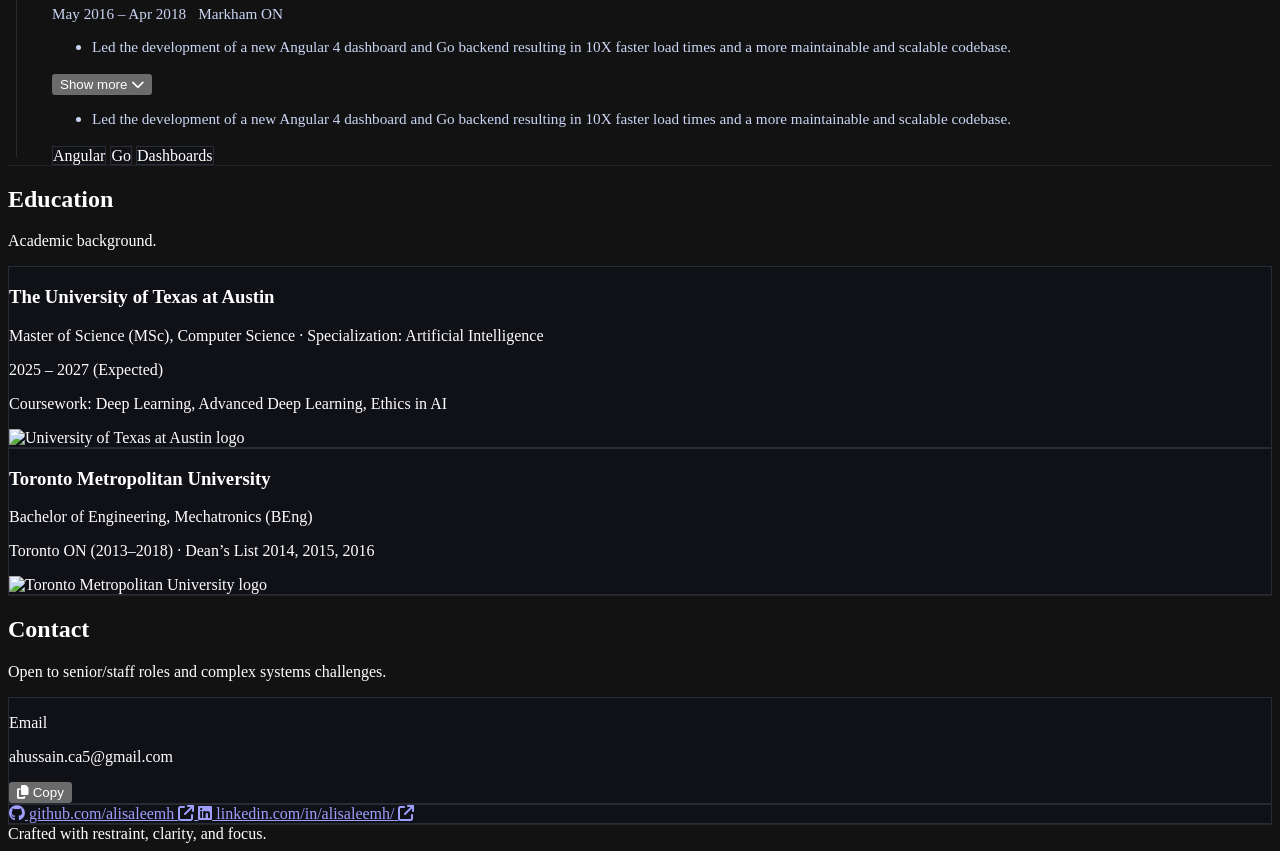
==== commit e1fc1005: "Redesign experience section as vertical timeline" ====
--- a/index.html
+++ b/index.html
@@ -83,6 +83,73 @@
       border: 1px solid rgba(148, 163, 184, 0.18);
       background: rgba(17, 18, 26, 0.7);
     }
+    .timeline {
+      position: relative;
+    }
+    .timeline::before {
+      content: '';
+      position: absolute;
+      top: 0.5rem;
+      bottom: 0.5rem;
+      left: 0.5rem;
+      width: 1px;
+      background: rgba(148, 163, 184, 0.18);
+    }
+    .timeline-item {
+      position: relative;
+      padding-left: 2.75rem;
+    }
+    .timeline-node {
+      position: absolute;
+      left: 0.25rem;
+      top: 1.2rem;
+      width: 0.75rem;
+      height: 0.75rem;
+      border-radius: 999px;
+      background: rgba(129, 140, 248, 0.9);
+      box-shadow: 0 0 0 4px rgba(15, 17, 25, 1);
+    }
+    .timeline-anchor {
+      display: grid;
+      gap: 0.35rem;
+    }
+    .timeline-company {
+      font-size: clamp(1.4rem, 1.1rem + 1vw, 2rem);
+      font-weight: 600;
+      color: #f8fafc;
+    }
+    .timeline-role {
+      font-size: 1.05rem;
+      font-weight: 500;
+      color: #e2e8f0;
+    }
+    .timeline-meta {
+      display: flex;
+      flex-wrap: wrap;
+      gap: 0.75rem;
+      font-size: 0.95rem;
+      color: #cbd5f5;
+    }
+    .timeline-bullets {
+      margin-top: 0.75rem;
+      font-size: 0.95rem;
+      color: #cbd5f5;
+      line-height: 1.6;
+    }
+    @media (max-width: 640px) {
+      .timeline::before {
+        left: 0.3rem;
+      }
+      .timeline-item {
+        padding-left: 2.25rem;
+      }
+      .timeline-node {
+        left: 0.05rem;
+      }
+      .timeline-meta {
+        font-size: 0.9rem;
+      }
+    }
     .accordion-toggle[aria-expanded="true"] .toggle-icon {
       transform: rotate(180deg);
     }
@@ -284,198 +351,198 @@
           <h2 class="text-xl font-semibold text-slate-50">Experience</h2>
           <p class="text-sm text-slate-400">Condensed timeline with expandable details.</p>
         </div>
-        <div class="space-y-4">
+        <div class="timeline space-y-8">
           <!-- Cerebras Systems -->
-          <article class="experience-card rounded-2xl p-5 shadow-soft">
-            <div class="flex flex-col gap-3">
-              <div class="flex flex-col sm:flex-row sm:items-center sm:justify-between gap-2">
-                <div>
-                  <h3 class="text-base font-semibold text-slate-100">Senior Software Engineer</h3>
-                  <p class="text-sm text-slate-400">Cerebras Systems · Toronto ON</p>
-                </div>
-                <p class="text-sm text-slate-400">Feb 2025 – Present</p>
-              </div>
-              <ul class="collapsed-bullets text-sm text-slate-300 space-y-2">
+          <article class="timeline-item">
+            <span class="timeline-node" aria-hidden="true"></span>
+            <div class="timeline-anchor">
+              <h3 class="timeline-company">Cerebras Systems</h3>
+              <p class="timeline-role">Senior Software Engineer</p>
+              <div class="timeline-meta">
+                <span>Feb 2025 – Present</span>
+                <span>Toronto ON</span>
+              </div>
+            </div>
+            <ul class="collapsed-bullets timeline-bullets space-y-2">
                 <li>Built the scheduling and job submission system for AI training and inference workloads on supercomputer clusters.</li>
                 <li>Maintained and extended Kubernetes-style control planes, building custom controllers and reconcilers for resource allocation, retries, and job lifecycles.</li>
               </ul>
-              <button class="accordion-toggle focus-ring mt-2 inline-flex items-center gap-2 text-xs uppercase tracking-[0.2em] text-indigo-300" aria-expanded="false">
-                Show more
-                <i class="toggle-icon fa-solid fa-chevron-down text-xs transition"></i>
-              </button>
-              <div class="accordion-content hidden pt-3">
-                <ul class="expanded-bullets text-sm text-slate-300 space-y-2">
-                  <li>Built the scheduling and job submission system for AI training and inference workloads on supercomputer clusters.</li>
-                  <li>Maintained and extended Kubernetes-style control planes, building custom controllers and reconcilers for resource allocation, retries, and job lifecycles.</li>
-                </ul>
-                <div class="mt-3 flex flex-wrap gap-2">
-                  <span class="chip rounded-full px-3 py-1 text-xs text-slate-300">Kubernetes</span>
-                  <span class="chip rounded-full px-3 py-1 text-xs text-slate-300">Controllers</span>
-                  <span class="chip rounded-full px-3 py-1 text-xs text-slate-300">Scheduling</span>
-                </div>
+            <button class="accordion-toggle focus-ring mt-3 inline-flex items-center gap-2 text-xs uppercase tracking-[0.2em] text-indigo-300" aria-expanded="false">
+              Show more
+              <i class="toggle-icon fa-solid fa-chevron-down text-xs transition"></i>
+            </button>
+            <div class="accordion-content hidden pt-3">
+              <ul class="expanded-bullets timeline-bullets space-y-2">
+                <li>Built the scheduling and job submission system for AI training and inference workloads on supercomputer clusters.</li>
+                <li>Maintained and extended Kubernetes-style control planes, building custom controllers and reconcilers for resource allocation, retries, and job lifecycles.</li>
+              </ul>
+              <div class="mt-3 flex flex-wrap gap-2">
+                <span class="chip rounded-full px-3 py-1 text-xs text-slate-300">Kubernetes</span>
+                <span class="chip rounded-full px-3 py-1 text-xs text-slate-300">Controllers</span>
+                <span class="chip rounded-full px-3 py-1 text-xs text-slate-300">Scheduling</span>
               </div>
             </div>
           </article>
 
           <!-- Censys -->
-          <article class="experience-card rounded-2xl p-5 shadow-soft">
-            <div class="flex flex-col gap-3">
-              <div class="flex flex-col sm:flex-row sm:items-center sm:justify-between gap-2">
-                <div>
-                  <h3 class="text-base font-semibold text-slate-100">Senior Software Engineer, Collections</h3>
-                  <p class="text-sm text-slate-400">Censys · Toronto ON</p>
-                </div>
-                <p class="text-sm text-slate-400">Nov 2022 – Feb 2025</p>
-              </div>
-              <ul class="collapsed-bullets text-sm text-slate-300 space-y-2">
+          <article class="timeline-item">
+            <span class="timeline-node" aria-hidden="true"></span>
+            <div class="timeline-anchor">
+              <h3 class="timeline-company">Censys</h3>
+              <p class="timeline-role">Senior Software Engineer, Collections</p>
+              <div class="timeline-meta">
+                <span>Nov 2022 – Feb 2025</span>
+                <span>Toronto ON</span>
+              </div>
+            </div>
+            <ul class="collapsed-bullets timeline-bullets space-y-2">
                 <li>Led the Automated Asset Discovery project, automating seed identification for attack surfaces, used by sales demos and mitigating deal risk for a major customer.</li>
                 <li>Delivered a real-time CDC streaming service in Go and GCP PubSub, partnering with a staff engineer on architecture to enable instant attack surface change detection and replace nightly batches.</li>
               </ul>
-              <button class="accordion-toggle focus-ring mt-2 inline-flex items-center gap-2 text-xs uppercase tracking-[0.2em] text-indigo-300" aria-expanded="false">
-                Show more
-                <i class="toggle-icon fa-solid fa-chevron-down text-xs transition"></i>
-              </button>
-              <div class="accordion-content hidden pt-3">
-                <ul class="expanded-bullets text-sm text-slate-300 space-y-2">
-                  <li>Led the Automated Asset Discovery project, automating seed identification for attack surfaces, used by sales demos and mitigating deal risk for a major customer.</li>
-                  <li>Delivered a real-time CDC streaming service in Go and GCP PubSub, partnering with a staff engineer on architecture to enable instant attack surface change detection and replace nightly batches.</li>
-                  <li>Conducted technical and behavioral interviews and mentored new hires.</li>
-                </ul>
-                <div class="mt-3 flex flex-wrap gap-2">
-                  <span class="chip rounded-full px-3 py-1 text-xs text-slate-300">Go</span>
-                  <span class="chip rounded-full px-3 py-1 text-xs text-slate-300">GCP PubSub</span>
-                  <span class="chip rounded-full px-3 py-1 text-xs text-slate-300">Streaming</span>
-                </div>
+            <button class="accordion-toggle focus-ring mt-3 inline-flex items-center gap-2 text-xs uppercase tracking-[0.2em] text-indigo-300" aria-expanded="false">
+              Show more
+              <i class="toggle-icon fa-solid fa-chevron-down text-xs transition"></i>
+            </button>
+            <div class="accordion-content hidden pt-3">
+              <ul class="expanded-bullets timeline-bullets space-y-2">
+                <li>Led the Automated Asset Discovery project, automating seed identification for attack surfaces, used by sales demos and mitigating deal risk for a major customer.</li>
+                <li>Delivered a real-time CDC streaming service in Go and GCP PubSub, partnering with a staff engineer on architecture to enable instant attack surface change detection and replace nightly batches.</li>
+                <li>Conducted technical and behavioral interviews and mentored new hires.</li>
+              </ul>
+              <div class="mt-3 flex flex-wrap gap-2">
+                <span class="chip rounded-full px-3 py-1 text-xs text-slate-300">Go</span>
+                <span class="chip rounded-full px-3 py-1 text-xs text-slate-300">GCP PubSub</span>
+                <span class="chip rounded-full px-3 py-1 text-xs text-slate-300">Streaming</span>
               </div>
             </div>
           </article>
 
           <!-- Nylas -->
-          <article class="experience-card rounded-2xl p-5 shadow-soft">
-            <div class="flex flex-col gap-3">
-              <div class="flex flex-col sm:flex-row sm:items-center sm:justify-between gap-2">
-                <div>
-                  <h3 class="text-base font-semibold text-slate-100">Software Engineer, Platform</h3>
-                  <p class="text-sm text-slate-400">Nylas · Toronto ON</p>
-                </div>
-                <p class="text-sm text-slate-400">Oct 2021 – Sep 2022</p>
-              </div>
-              <ul class="collapsed-bullets text-sm text-slate-300 space-y-2">
+          <article class="timeline-item">
+            <span class="timeline-node" aria-hidden="true"></span>
+            <div class="timeline-anchor">
+              <h3 class="timeline-company">Nylas</h3>
+              <p class="timeline-role">Software Engineer, Platform</p>
+              <div class="timeline-meta">
+                <span>Oct 2021 – Sep 2022</span>
+                <span>Toronto ON</span>
+              </div>
+            </div>
+            <ul class="collapsed-bullets timeline-bullets space-y-2">
                 <li>Built a Go-based Kubernetes orchestrator to provision microservices on AWS and GCP clusters with Prometheus and Grafana observability.</li>
                 <li>Developed error propagation flows in the orchestrator, reducing support tickets by 50%.</li>
               </ul>
-              <button class="accordion-toggle focus-ring mt-2 inline-flex items-center gap-2 text-xs uppercase tracking-[0.2em] text-indigo-300" aria-expanded="false">
-                Show more
-                <i class="toggle-icon fa-solid fa-chevron-down text-xs transition"></i>
-              </button>
-              <div class="accordion-content hidden pt-3">
-                <ul class="expanded-bullets text-sm text-slate-300 space-y-2">
-                  <li>Built a Go-based Kubernetes orchestrator to provision microservices on AWS and GCP clusters with Prometheus and Grafana observability.</li>
-                  <li>Developed error propagation flows in the orchestrator, reducing support tickets by 50%.</li>
-                  <li>Designed a Go marketplace handler that enabled a new product launch and seamless sales integrations across verticals.</li>
-                </ul>
-                <div class="mt-3 flex flex-wrap gap-2">
-                  <span class="chip rounded-full px-3 py-1 text-xs text-slate-300">Go</span>
-                  <span class="chip rounded-full px-3 py-1 text-xs text-slate-300">Kubernetes</span>
-                  <span class="chip rounded-full px-3 py-1 text-xs text-slate-300">Prometheus</span>
-                  <span class="chip rounded-full px-3 py-1 text-xs text-slate-300">Grafana</span>
-                </div>
+            <button class="accordion-toggle focus-ring mt-3 inline-flex items-center gap-2 text-xs uppercase tracking-[0.2em] text-indigo-300" aria-expanded="false">
+              Show more
+              <i class="toggle-icon fa-solid fa-chevron-down text-xs transition"></i>
+            </button>
+            <div class="accordion-content hidden pt-3">
+              <ul class="expanded-bullets timeline-bullets space-y-2">
+                <li>Built a Go-based Kubernetes orchestrator to provision microservices on AWS and GCP clusters with Prometheus and Grafana observability.</li>
+                <li>Developed error propagation flows in the orchestrator, reducing support tickets by 50%.</li>
+                <li>Designed a Go marketplace handler that enabled a new product launch and seamless sales integrations across verticals.</li>
+              </ul>
+              <div class="mt-3 flex flex-wrap gap-2">
+                <span class="chip rounded-full px-3 py-1 text-xs text-slate-300">Go</span>
+                <span class="chip rounded-full px-3 py-1 text-xs text-slate-300">Kubernetes</span>
+                <span class="chip rounded-full px-3 py-1 text-xs text-slate-300">Prometheus</span>
+                <span class="chip rounded-full px-3 py-1 text-xs text-slate-300">Grafana</span>
               </div>
             </div>
           </article>
 
           <!-- IBM Cloud -->
-          <article class="experience-card rounded-2xl p-5 shadow-soft">
-            <div class="flex flex-col gap-3">
-              <div class="flex flex-col sm:flex-row sm:items-center sm:justify-between gap-2">
-                <div>
-                  <h3 class="text-base font-semibold text-slate-100">Software Engineer II, IBM Cloud</h3>
-                  <p class="text-sm text-slate-400">IBM Canada · Markham ON</p>
-                </div>
-                <p class="text-sm text-slate-400">Apr 2020 – Oct 2021</p>
-              </div>
-              <ul class="collapsed-bullets text-sm text-slate-300 space-y-2">
+          <article class="timeline-item">
+            <span class="timeline-node" aria-hidden="true"></span>
+            <div class="timeline-anchor">
+              <h3 class="timeline-company">IBM Canada</h3>
+              <p class="timeline-role">Software Engineer II, IBM Cloud</p>
+              <div class="timeline-meta">
+                <span>Apr 2020 – Oct 2021</span>
+                <span>Markham ON</span>
+              </div>
+            </div>
+            <ul class="collapsed-bullets timeline-bullets space-y-2">
                 <li>Led design and development of a NodeJS ChatOps bot platform used by IBM Cloud service teams to automate workflows.</li>
                 <li>Implemented a Go service layer for breakglass scenarios, increasing resilience and uptime.</li>
               </ul>
-              <button class="accordion-toggle focus-ring mt-2 inline-flex items-center gap-2 text-xs uppercase tracking-[0.2em] text-indigo-300" aria-expanded="false">
-                Show more
-                <i class="toggle-icon fa-solid fa-chevron-down text-xs transition"></i>
-              </button>
-              <div class="accordion-content hidden pt-3">
-                <ul class="expanded-bullets text-sm text-slate-300 space-y-2">
-                  <li>Led design and development of a NodeJS ChatOps bot platform used by IBM Cloud service teams to automate workflows.</li>
-                  <li>Implemented a Go service layer for breakglass scenarios, increasing resilience and uptime.</li>
-                  <li>Provided security guidance to the team, ensuring best practices in architecture and software design.</li>
-                </ul>
-                <div class="mt-3 flex flex-wrap gap-2">
-                  <span class="chip rounded-full px-3 py-1 text-xs text-slate-300">NodeJS</span>
-                  <span class="chip rounded-full px-3 py-1 text-xs text-slate-300">Go</span>
-                  <span class="chip rounded-full px-3 py-1 text-xs text-slate-300">ChatOps</span>
-                </div>
+            <button class="accordion-toggle focus-ring mt-3 inline-flex items-center gap-2 text-xs uppercase tracking-[0.2em] text-indigo-300" aria-expanded="false">
+              Show more
+              <i class="toggle-icon fa-solid fa-chevron-down text-xs transition"></i>
+            </button>
+            <div class="accordion-content hidden pt-3">
+              <ul class="expanded-bullets timeline-bullets space-y-2">
+                <li>Led design and development of a NodeJS ChatOps bot platform used by IBM Cloud service teams to automate workflows.</li>
+                <li>Implemented a Go service layer for breakglass scenarios, increasing resilience and uptime.</li>
+                <li>Provided security guidance to the team, ensuring best practices in architecture and software design.</li>
+              </ul>
+              <div class="mt-3 flex flex-wrap gap-2">
+                <span class="chip rounded-full px-3 py-1 text-xs text-slate-300">NodeJS</span>
+                <span class="chip rounded-full px-3 py-1 text-xs text-slate-300">Go</span>
+                <span class="chip rounded-full px-3 py-1 text-xs text-slate-300">ChatOps</span>
               </div>
             </div>
           </article>
 
           <!-- IBM DevOps -->
-          <article class="experience-card rounded-2xl p-5 shadow-soft">
-            <div class="flex flex-col gap-3">
-              <div class="flex flex-col sm:flex-row sm:items-center sm:justify-between gap-2">
-                <div>
-                  <h3 class="text-base font-semibold text-slate-100">Software Engineer II, DevOps for Enterprise</h3>
-                  <p class="text-sm text-slate-400">IBM Canada · Markham ON</p>
-                </div>
-                <p class="text-sm text-slate-400">May 2018 – Apr 2020</p>
-              </div>
-              <ul class="collapsed-bullets text-sm text-slate-300 space-y-2">
+          <article class="timeline-item">
+            <span class="timeline-node" aria-hidden="true"></span>
+            <div class="timeline-anchor">
+              <h3 class="timeline-company">IBM Canada</h3>
+              <p class="timeline-role">Software Engineer II, DevOps for Enterprise</p>
+              <div class="timeline-meta">
+                <span>May 2018 – Apr 2020</span>
+                <span>Markham ON</span>
+              </div>
+            </div>
+            <ul class="collapsed-bullets timeline-bullets space-y-2">
                 <li>Led migration to Java Spring microservices, modernizing legacy systems and reducing latency by 80%.</li>
                 <li>Implemented a caching layer in Java Spring backend, improving performance by 50%.</li>
               </ul>
-              <button class="accordion-toggle focus-ring mt-2 inline-flex items-center gap-2 text-xs uppercase tracking-[0.2em] text-indigo-300" aria-expanded="false">
-                Show more
-                <i class="toggle-icon fa-solid fa-chevron-down text-xs transition"></i>
-              </button>
-              <div class="accordion-content hidden pt-3">
-                <ul class="expanded-bullets text-sm text-slate-300 space-y-2">
-                  <li>Led migration to Java Spring microservices, modernizing legacy systems and reducing latency by 80%.</li>
-                  <li>Implemented a caching layer in Java Spring backend, improving performance by 50%.</li>
-                  <li>Defined and executed performance testing, leading to an overall 20% performance enhancement.</li>
-                </ul>
-                <div class="mt-3 flex flex-wrap gap-2">
-                  <span class="chip rounded-full px-3 py-1 text-xs text-slate-300">Java</span>
-                  <span class="chip rounded-full px-3 py-1 text-xs text-slate-300">Spring</span>
-                  <span class="chip rounded-full px-3 py-1 text-xs text-slate-300">Performance</span>
-                </div>
+            <button class="accordion-toggle focus-ring mt-3 inline-flex items-center gap-2 text-xs uppercase tracking-[0.2em] text-indigo-300" aria-expanded="false">
+              Show more
+              <i class="toggle-icon fa-solid fa-chevron-down text-xs transition"></i>
+            </button>
+            <div class="accordion-content hidden pt-3">
+              <ul class="expanded-bullets timeline-bullets space-y-2">
+                <li>Led migration to Java Spring microservices, modernizing legacy systems and reducing latency by 80%.</li>
+                <li>Implemented a caching layer in Java Spring backend, improving performance by 50%.</li>
+                <li>Defined and executed performance testing, leading to an overall 20% performance enhancement.</li>
+              </ul>
+              <div class="mt-3 flex flex-wrap gap-2">
+                <span class="chip rounded-full px-3 py-1 text-xs text-slate-300">Java</span>
+                <span class="chip rounded-full px-3 py-1 text-xs text-slate-300">Spring</span>
+                <span class="chip rounded-full px-3 py-1 text-xs text-slate-300">Performance</span>
               </div>
             </div>
           </article>
 
           <!-- IBM Intern -->
-          <article class="experience-card rounded-2xl p-5 shadow-soft">
-            <div class="flex flex-col gap-3">
-              <div class="flex flex-col sm:flex-row sm:items-center sm:justify-between gap-2">
-                <div>
-                  <h3 class="text-base font-semibold text-slate-100">Software Engineer, Db2 Performance</h3>
-                  <p class="text-sm text-slate-400">IBM Canada · Markham ON</p>
-                </div>
-                <p class="text-sm text-slate-400">May 2016 – Apr 2018</p>
-              </div>
-              <ul class="collapsed-bullets text-sm text-slate-300 space-y-2">
+          <article class="timeline-item">
+            <span class="timeline-node" aria-hidden="true"></span>
+            <div class="timeline-anchor">
+              <h3 class="timeline-company">IBM Canada</h3>
+              <p class="timeline-role">Software Engineer, Db2 Performance</p>
+              <div class="timeline-meta">
+                <span>May 2016 – Apr 2018</span>
+                <span>Markham ON</span>
+              </div>
+            </div>
+            <ul class="collapsed-bullets timeline-bullets space-y-2">
                 <li>Led the development of a new Angular 4 dashboard and Go backend resulting in 10X faster load times and a more maintainable and scalable codebase.</li>
               </ul>
-              <button class="accordion-toggle focus-ring mt-2 inline-flex items-center gap-2 text-xs uppercase tracking-[0.2em] text-indigo-300" aria-expanded="false">
-                Show more
-                <i class="toggle-icon fa-solid fa-chevron-down text-xs transition"></i>
-              </button>
-              <div class="accordion-content hidden pt-3">
-                <ul class="expanded-bullets text-sm text-slate-300 space-y-2">
-                  <li>Led the development of a new Angular 4 dashboard and Go backend resulting in 10X faster load times and a more maintainable and scalable codebase.</li>
-                </ul>
-                <div class="mt-3 flex flex-wrap gap-2">
-                  <span class="chip rounded-full px-3 py-1 text-xs text-slate-300">Angular</span>
-                  <span class="chip rounded-full px-3 py-1 text-xs text-slate-300">Go</span>
-                  <span class="chip rounded-full px-3 py-1 text-xs text-slate-300">Dashboards</span>
-                </div>
+            <button class="accordion-toggle focus-ring mt-3 inline-flex items-center gap-2 text-xs uppercase tracking-[0.2em] text-indigo-300" aria-expanded="false">
+              Show more
+              <i class="toggle-icon fa-solid fa-chevron-down text-xs transition"></i>
+            </button>
+            <div class="accordion-content hidden pt-3">
+              <ul class="expanded-bullets timeline-bullets space-y-2">
+                <li>Led the development of a new Angular 4 dashboard and Go backend resulting in 10X faster load times and a more maintainable and scalable codebase.</li>
+              </ul>
+              <div class="mt-3 flex flex-wrap gap-2">
+                <span class="chip rounded-full px-3 py-1 text-xs text-slate-300">Angular</span>
+                <span class="chip rounded-full px-3 py-1 text-xs text-slate-300">Go</span>
+                <span class="chip rounded-full px-3 py-1 text-xs text-slate-300">Dashboards</span>
               </div>
             </div>
           </article>
@@ -599,16 +666,22 @@
     const skillItems = document.querySelectorAll('.skill-item');
 
     const applySkillFilter = (filter) => {
-      gsap.killTweensOf(skillItems);
+      const canAnimate = typeof gsap !== 'undefined' && !prefersReducedMotion;
+      if (canAnimate) {
+        gsap.killTweensOf(skillItems);
+      }
+
       skillItems.forEach((item) => {
         const match = filter === 'all' || item.dataset.category === filter;
+        item.hidden = !match;
         item.classList.toggle('hidden', !match);
+        item.style.removeProperty('display');
         item.style.removeProperty('opacity');
         item.style.removeProperty('transform');
       });
 
-      if (!prefersReducedMotion) {
-        const visibleItems = Array.from(skillItems).filter((item) => !item.classList.contains('hidden'));
+      if (canAnimate) {
+        const visibleItems = Array.from(skillItems).filter((item) => !item.hidden);
         if (visibleItems.length > 0) {
           gsap.fromTo(
             visibleItems,
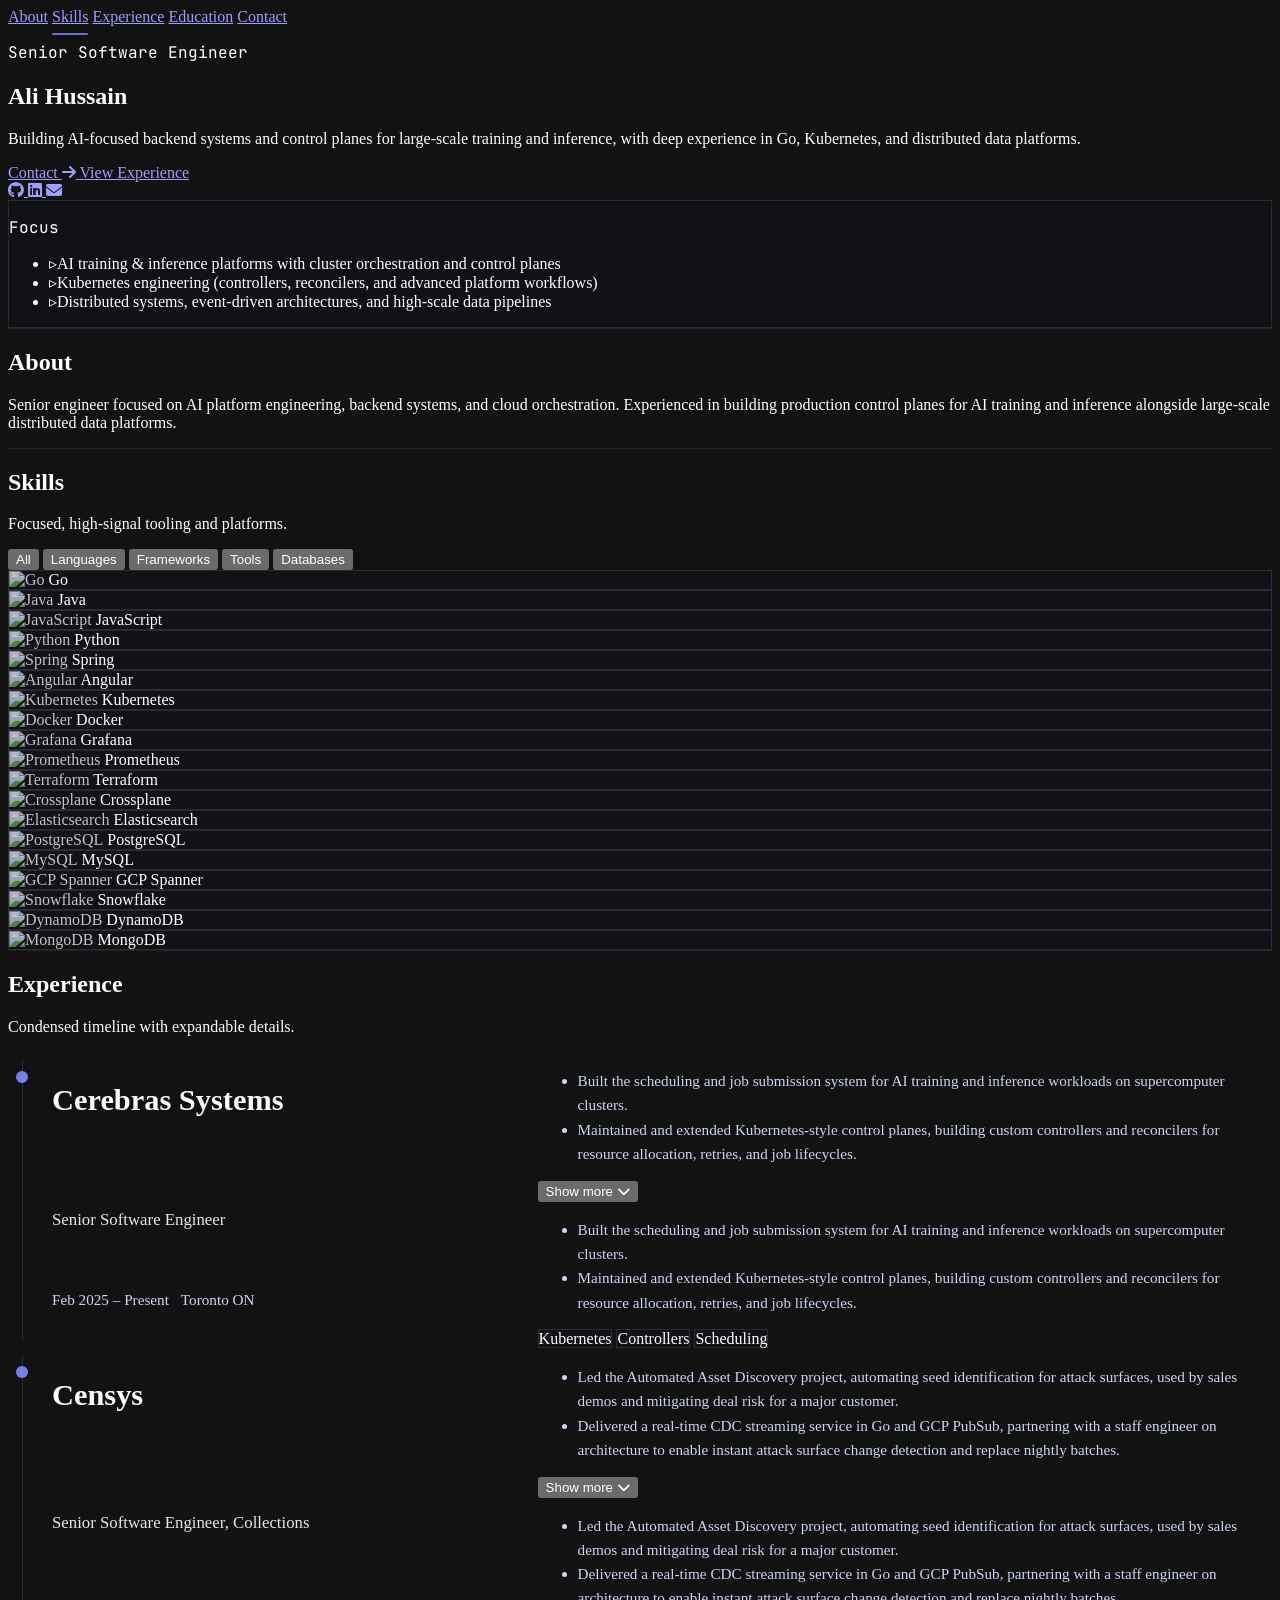
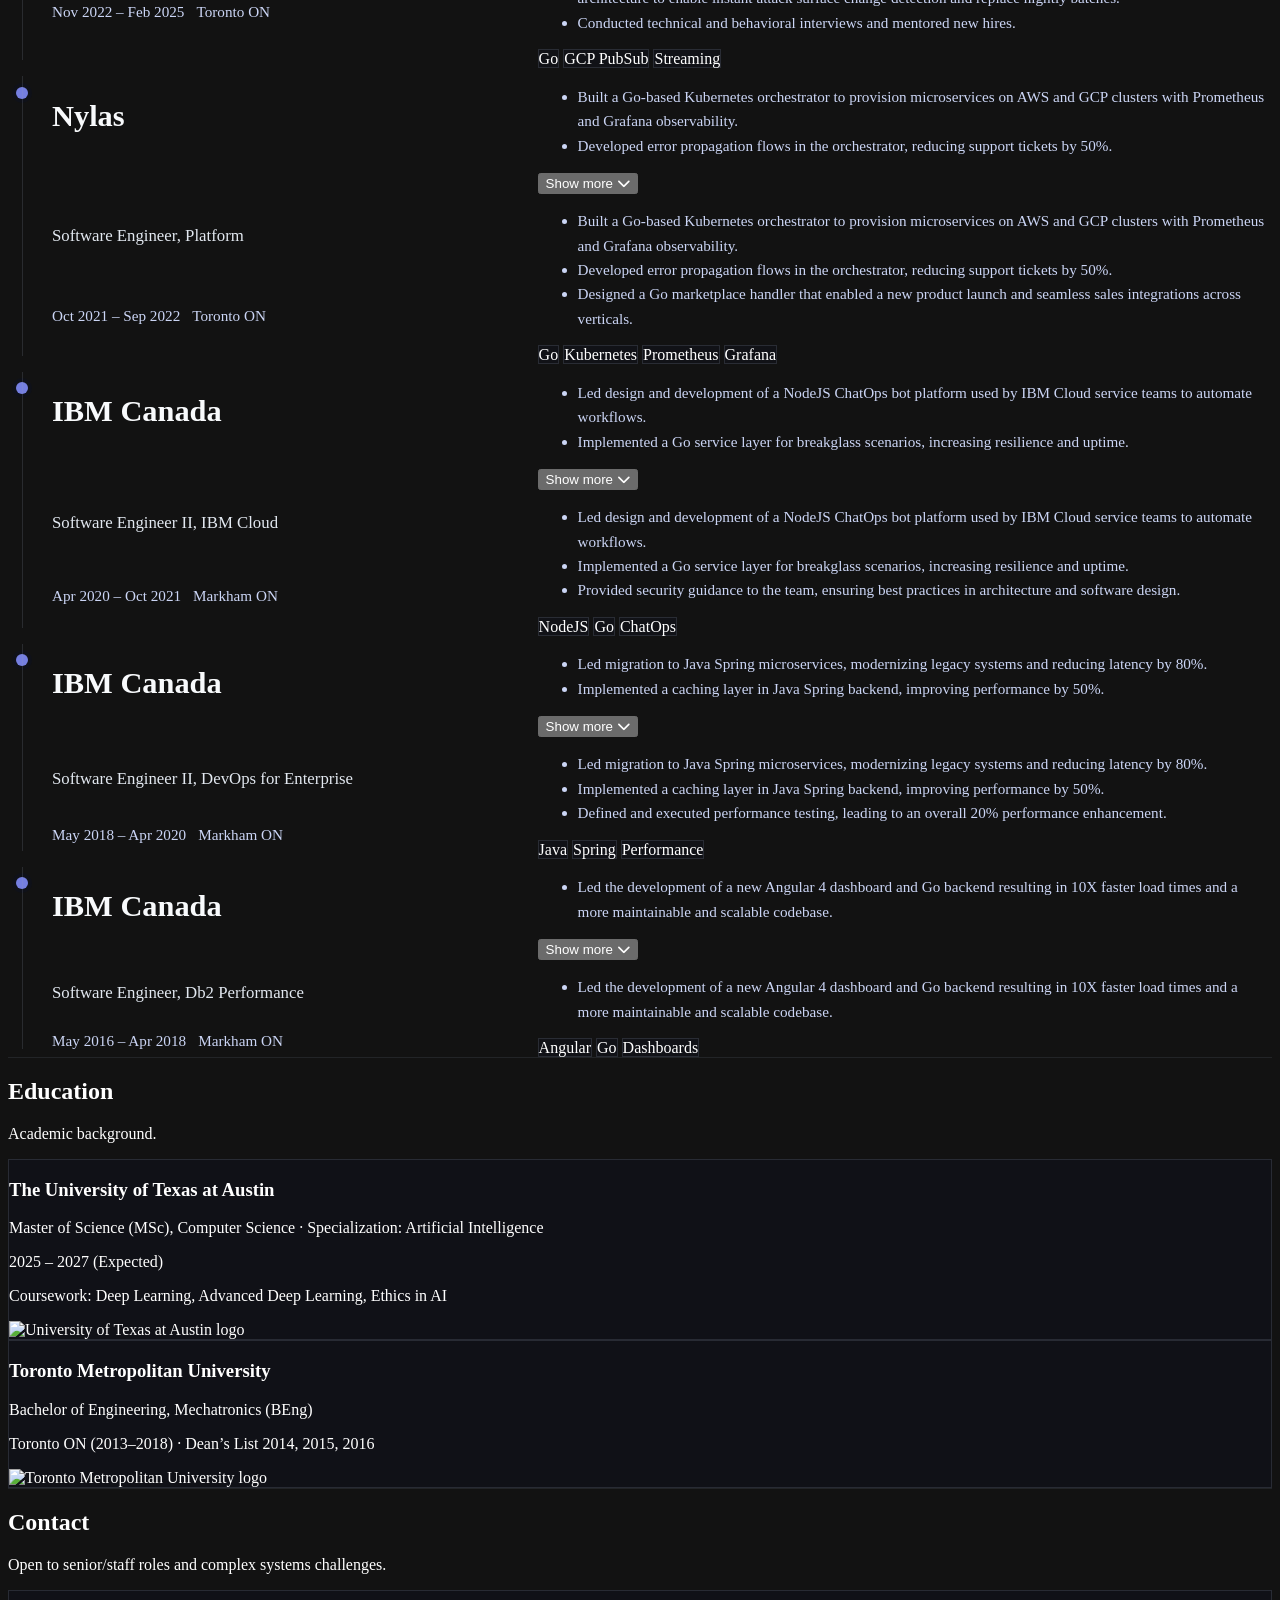
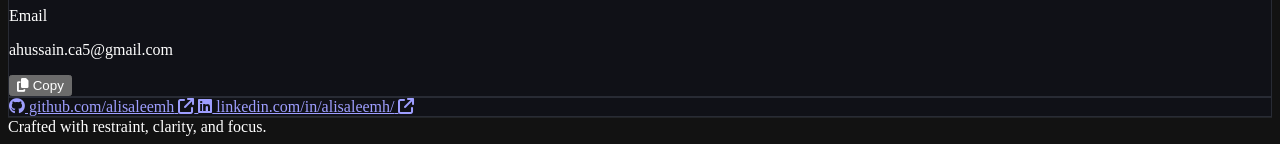
==== commit 77dda7eb: "Use two-column experience timeline layout" ====
--- a/index.html
+++ b/index.html
@@ -86,23 +86,16 @@
     .timeline {
       position: relative;
     }
-    .timeline::before {
-      content: '';
-      position: absolute;
-      top: 0.5rem;
-      bottom: 0.5rem;
-      left: 0.5rem;
-      width: 1px;
-      background: rgba(148, 163, 184, 0.18);
-    }
     .timeline-item {
       position: relative;
-      padding-left: 2.75rem;
+      display: grid;
+      gap: 1.5rem;
+      grid-template-columns: minmax(220px, 40%) minmax(0, 60%);
     }
     .timeline-node {
       position: absolute;
-      left: 0.25rem;
-      top: 1.2rem;
+      left: 0.5rem;
+      top: 1.15rem;
       width: 0.75rem;
       height: 0.75rem;
       border-radius: 999px;
@@ -110,8 +103,19 @@
       box-shadow: 0 0 0 4px rgba(15, 17, 25, 1);
     }
     .timeline-anchor {
+      position: relative;
+      padding-left: 2.75rem;
       display: grid;
       gap: 0.35rem;
+    }
+    .timeline-anchor::before {
+      content: '';
+      position: absolute;
+      top: 0.5rem;
+      bottom: 0.5rem;
+      left: 0.85rem;
+      width: 1px;
+      background: rgba(148, 163, 184, 0.18);
     }
     .timeline-company {
       font-size: clamp(1.4rem, 1.1rem + 1vw, 2rem);
@@ -131,20 +135,25 @@
       color: #cbd5f5;
     }
     .timeline-bullets {
-      margin-top: 0.75rem;
       font-size: 0.95rem;
       color: #cbd5f5;
       line-height: 1.6;
     }
+    .timeline-details {
+      padding-top: 0.1rem;
+    }
     @media (max-width: 640px) {
-      .timeline::before {
-        left: 0.3rem;
-      }
       .timeline-item {
+        grid-template-columns: 1fr;
+      }
+      .timeline-node {
+        left: 0.5rem;
+      }
+      .timeline-anchor {
         padding-left: 2.25rem;
       }
-      .timeline-node {
-        left: 0.05rem;
+      .timeline-anchor::before {
+        left: 0.6rem;
       }
       .timeline-meta {
         font-size: 0.9rem;
@@ -363,23 +372,25 @@
                 <span>Toronto ON</span>
               </div>
             </div>
-            <ul class="collapsed-bullets timeline-bullets space-y-2">
+            <div class="timeline-details">
+              <ul class="collapsed-bullets timeline-bullets space-y-2">
                 <li>Built the scheduling and job submission system for AI training and inference workloads on supercomputer clusters.</li>
                 <li>Maintained and extended Kubernetes-style control planes, building custom controllers and reconcilers for resource allocation, retries, and job lifecycles.</li>
               </ul>
-            <button class="accordion-toggle focus-ring mt-3 inline-flex items-center gap-2 text-xs uppercase tracking-[0.2em] text-indigo-300" aria-expanded="false">
-              Show more
-              <i class="toggle-icon fa-solid fa-chevron-down text-xs transition"></i>
-            </button>
-            <div class="accordion-content hidden pt-3">
-              <ul class="expanded-bullets timeline-bullets space-y-2">
-                <li>Built the scheduling and job submission system for AI training and inference workloads on supercomputer clusters.</li>
-                <li>Maintained and extended Kubernetes-style control planes, building custom controllers and reconcilers for resource allocation, retries, and job lifecycles.</li>
-              </ul>
-              <div class="mt-3 flex flex-wrap gap-2">
-                <span class="chip rounded-full px-3 py-1 text-xs text-slate-300">Kubernetes</span>
-                <span class="chip rounded-full px-3 py-1 text-xs text-slate-300">Controllers</span>
-                <span class="chip rounded-full px-3 py-1 text-xs text-slate-300">Scheduling</span>
+              <button class="accordion-toggle focus-ring mt-3 inline-flex items-center gap-2 text-xs uppercase tracking-[0.2em] text-indigo-300" aria-expanded="false">
+                Show more
+                <i class="toggle-icon fa-solid fa-chevron-down text-xs transition"></i>
+              </button>
+              <div class="accordion-content hidden pt-3">
+                <ul class="expanded-bullets timeline-bullets space-y-2">
+                  <li>Built the scheduling and job submission system for AI training and inference workloads on supercomputer clusters.</li>
+                  <li>Maintained and extended Kubernetes-style control planes, building custom controllers and reconcilers for resource allocation, retries, and job lifecycles.</li>
+                </ul>
+                <div class="mt-3 flex flex-wrap gap-2">
+                  <span class="chip rounded-full px-3 py-1 text-xs text-slate-300">Kubernetes</span>
+                  <span class="chip rounded-full px-3 py-1 text-xs text-slate-300">Controllers</span>
+                  <span class="chip rounded-full px-3 py-1 text-xs text-slate-300">Scheduling</span>
+                </div>
               </div>
             </div>
           </article>
@@ -395,24 +406,26 @@
                 <span>Toronto ON</span>
               </div>
             </div>
-            <ul class="collapsed-bullets timeline-bullets space-y-2">
+            <div class="timeline-details">
+              <ul class="collapsed-bullets timeline-bullets space-y-2">
                 <li>Led the Automated Asset Discovery project, automating seed identification for attack surfaces, used by sales demos and mitigating deal risk for a major customer.</li>
                 <li>Delivered a real-time CDC streaming service in Go and GCP PubSub, partnering with a staff engineer on architecture to enable instant attack surface change detection and replace nightly batches.</li>
               </ul>
-            <button class="accordion-toggle focus-ring mt-3 inline-flex items-center gap-2 text-xs uppercase tracking-[0.2em] text-indigo-300" aria-expanded="false">
-              Show more
-              <i class="toggle-icon fa-solid fa-chevron-down text-xs transition"></i>
-            </button>
-            <div class="accordion-content hidden pt-3">
-              <ul class="expanded-bullets timeline-bullets space-y-2">
-                <li>Led the Automated Asset Discovery project, automating seed identification for attack surfaces, used by sales demos and mitigating deal risk for a major customer.</li>
-                <li>Delivered a real-time CDC streaming service in Go and GCP PubSub, partnering with a staff engineer on architecture to enable instant attack surface change detection and replace nightly batches.</li>
-                <li>Conducted technical and behavioral interviews and mentored new hires.</li>
-              </ul>
-              <div class="mt-3 flex flex-wrap gap-2">
-                <span class="chip rounded-full px-3 py-1 text-xs text-slate-300">Go</span>
-                <span class="chip rounded-full px-3 py-1 text-xs text-slate-300">GCP PubSub</span>
-                <span class="chip rounded-full px-3 py-1 text-xs text-slate-300">Streaming</span>
+              <button class="accordion-toggle focus-ring mt-3 inline-flex items-center gap-2 text-xs uppercase tracking-[0.2em] text-indigo-300" aria-expanded="false">
+                Show more
+                <i class="toggle-icon fa-solid fa-chevron-down text-xs transition"></i>
+              </button>
+              <div class="accordion-content hidden pt-3">
+                <ul class="expanded-bullets timeline-bullets space-y-2">
+                  <li>Led the Automated Asset Discovery project, automating seed identification for attack surfaces, used by sales demos and mitigating deal risk for a major customer.</li>
+                  <li>Delivered a real-time CDC streaming service in Go and GCP PubSub, partnering with a staff engineer on architecture to enable instant attack surface change detection and replace nightly batches.</li>
+                  <li>Conducted technical and behavioral interviews and mentored new hires.</li>
+                </ul>
+                <div class="mt-3 flex flex-wrap gap-2">
+                  <span class="chip rounded-full px-3 py-1 text-xs text-slate-300">Go</span>
+                  <span class="chip rounded-full px-3 py-1 text-xs text-slate-300">GCP PubSub</span>
+                  <span class="chip rounded-full px-3 py-1 text-xs text-slate-300">Streaming</span>
+                </div>
               </div>
             </div>
           </article>
@@ -428,25 +441,27 @@
                 <span>Toronto ON</span>
               </div>
             </div>
-            <ul class="collapsed-bullets timeline-bullets space-y-2">
+            <div class="timeline-details">
+              <ul class="collapsed-bullets timeline-bullets space-y-2">
                 <li>Built a Go-based Kubernetes orchestrator to provision microservices on AWS and GCP clusters with Prometheus and Grafana observability.</li>
                 <li>Developed error propagation flows in the orchestrator, reducing support tickets by 50%.</li>
               </ul>
-            <button class="accordion-toggle focus-ring mt-3 inline-flex items-center gap-2 text-xs uppercase tracking-[0.2em] text-indigo-300" aria-expanded="false">
-              Show more
-              <i class="toggle-icon fa-solid fa-chevron-down text-xs transition"></i>
-            </button>
-            <div class="accordion-content hidden pt-3">
-              <ul class="expanded-bullets timeline-bullets space-y-2">
-                <li>Built a Go-based Kubernetes orchestrator to provision microservices on AWS and GCP clusters with Prometheus and Grafana observability.</li>
-                <li>Developed error propagation flows in the orchestrator, reducing support tickets by 50%.</li>
-                <li>Designed a Go marketplace handler that enabled a new product launch and seamless sales integrations across verticals.</li>
-              </ul>
-              <div class="mt-3 flex flex-wrap gap-2">
-                <span class="chip rounded-full px-3 py-1 text-xs text-slate-300">Go</span>
-                <span class="chip rounded-full px-3 py-1 text-xs text-slate-300">Kubernetes</span>
-                <span class="chip rounded-full px-3 py-1 text-xs text-slate-300">Prometheus</span>
-                <span class="chip rounded-full px-3 py-1 text-xs text-slate-300">Grafana</span>
+              <button class="accordion-toggle focus-ring mt-3 inline-flex items-center gap-2 text-xs uppercase tracking-[0.2em] text-indigo-300" aria-expanded="false">
+                Show more
+                <i class="toggle-icon fa-solid fa-chevron-down text-xs transition"></i>
+              </button>
+              <div class="accordion-content hidden pt-3">
+                <ul class="expanded-bullets timeline-bullets space-y-2">
+                  <li>Built a Go-based Kubernetes orchestrator to provision microservices on AWS and GCP clusters with Prometheus and Grafana observability.</li>
+                  <li>Developed error propagation flows in the orchestrator, reducing support tickets by 50%.</li>
+                  <li>Designed a Go marketplace handler that enabled a new product launch and seamless sales integrations across verticals.</li>
+                </ul>
+                <div class="mt-3 flex flex-wrap gap-2">
+                  <span class="chip rounded-full px-3 py-1 text-xs text-slate-300">Go</span>
+                  <span class="chip rounded-full px-3 py-1 text-xs text-slate-300">Kubernetes</span>
+                  <span class="chip rounded-full px-3 py-1 text-xs text-slate-300">Prometheus</span>
+                  <span class="chip rounded-full px-3 py-1 text-xs text-slate-300">Grafana</span>
+                </div>
               </div>
             </div>
           </article>
@@ -462,24 +477,26 @@
                 <span>Markham ON</span>
               </div>
             </div>
-            <ul class="collapsed-bullets timeline-bullets space-y-2">
+            <div class="timeline-details">
+              <ul class="collapsed-bullets timeline-bullets space-y-2">
                 <li>Led design and development of a NodeJS ChatOps bot platform used by IBM Cloud service teams to automate workflows.</li>
                 <li>Implemented a Go service layer for breakglass scenarios, increasing resilience and uptime.</li>
               </ul>
-            <button class="accordion-toggle focus-ring mt-3 inline-flex items-center gap-2 text-xs uppercase tracking-[0.2em] text-indigo-300" aria-expanded="false">
-              Show more
-              <i class="toggle-icon fa-solid fa-chevron-down text-xs transition"></i>
-            </button>
-            <div class="accordion-content hidden pt-3">
-              <ul class="expanded-bullets timeline-bullets space-y-2">
-                <li>Led design and development of a NodeJS ChatOps bot platform used by IBM Cloud service teams to automate workflows.</li>
-                <li>Implemented a Go service layer for breakglass scenarios, increasing resilience and uptime.</li>
-                <li>Provided security guidance to the team, ensuring best practices in architecture and software design.</li>
-              </ul>
-              <div class="mt-3 flex flex-wrap gap-2">
-                <span class="chip rounded-full px-3 py-1 text-xs text-slate-300">NodeJS</span>
-                <span class="chip rounded-full px-3 py-1 text-xs text-slate-300">Go</span>
-                <span class="chip rounded-full px-3 py-1 text-xs text-slate-300">ChatOps</span>
+              <button class="accordion-toggle focus-ring mt-3 inline-flex items-center gap-2 text-xs uppercase tracking-[0.2em] text-indigo-300" aria-expanded="false">
+                Show more
+                <i class="toggle-icon fa-solid fa-chevron-down text-xs transition"></i>
+              </button>
+              <div class="accordion-content hidden pt-3">
+                <ul class="expanded-bullets timeline-bullets space-y-2">
+                  <li>Led design and development of a NodeJS ChatOps bot platform used by IBM Cloud service teams to automate workflows.</li>
+                  <li>Implemented a Go service layer for breakglass scenarios, increasing resilience and uptime.</li>
+                  <li>Provided security guidance to the team, ensuring best practices in architecture and software design.</li>
+                </ul>
+                <div class="mt-3 flex flex-wrap gap-2">
+                  <span class="chip rounded-full px-3 py-1 text-xs text-slate-300">NodeJS</span>
+                  <span class="chip rounded-full px-3 py-1 text-xs text-slate-300">Go</span>
+                  <span class="chip rounded-full px-3 py-1 text-xs text-slate-300">ChatOps</span>
+                </div>
               </div>
             </div>
           </article>
@@ -495,24 +512,26 @@
                 <span>Markham ON</span>
               </div>
             </div>
-            <ul class="collapsed-bullets timeline-bullets space-y-2">
+            <div class="timeline-details">
+              <ul class="collapsed-bullets timeline-bullets space-y-2">
                 <li>Led migration to Java Spring microservices, modernizing legacy systems and reducing latency by 80%.</li>
                 <li>Implemented a caching layer in Java Spring backend, improving performance by 50%.</li>
               </ul>
-            <button class="accordion-toggle focus-ring mt-3 inline-flex items-center gap-2 text-xs uppercase tracking-[0.2em] text-indigo-300" aria-expanded="false">
-              Show more
-              <i class="toggle-icon fa-solid fa-chevron-down text-xs transition"></i>
-            </button>
-            <div class="accordion-content hidden pt-3">
-              <ul class="expanded-bullets timeline-bullets space-y-2">
-                <li>Led migration to Java Spring microservices, modernizing legacy systems and reducing latency by 80%.</li>
-                <li>Implemented a caching layer in Java Spring backend, improving performance by 50%.</li>
-                <li>Defined and executed performance testing, leading to an overall 20% performance enhancement.</li>
-              </ul>
-              <div class="mt-3 flex flex-wrap gap-2">
-                <span class="chip rounded-full px-3 py-1 text-xs text-slate-300">Java</span>
-                <span class="chip rounded-full px-3 py-1 text-xs text-slate-300">Spring</span>
-                <span class="chip rounded-full px-3 py-1 text-xs text-slate-300">Performance</span>
+              <button class="accordion-toggle focus-ring mt-3 inline-flex items-center gap-2 text-xs uppercase tracking-[0.2em] text-indigo-300" aria-expanded="false">
+                Show more
+                <i class="toggle-icon fa-solid fa-chevron-down text-xs transition"></i>
+              </button>
+              <div class="accordion-content hidden pt-3">
+                <ul class="expanded-bullets timeline-bullets space-y-2">
+                  <li>Led migration to Java Spring microservices, modernizing legacy systems and reducing latency by 80%.</li>
+                  <li>Implemented a caching layer in Java Spring backend, improving performance by 50%.</li>
+                  <li>Defined and executed performance testing, leading to an overall 20% performance enhancement.</li>
+                </ul>
+                <div class="mt-3 flex flex-wrap gap-2">
+                  <span class="chip rounded-full px-3 py-1 text-xs text-slate-300">Java</span>
+                  <span class="chip rounded-full px-3 py-1 text-xs text-slate-300">Spring</span>
+                  <span class="chip rounded-full px-3 py-1 text-xs text-slate-300">Performance</span>
+                </div>
               </div>
             </div>
           </article>
@@ -528,21 +547,23 @@
                 <span>Markham ON</span>
               </div>
             </div>
-            <ul class="collapsed-bullets timeline-bullets space-y-2">
+            <div class="timeline-details">
+              <ul class="collapsed-bullets timeline-bullets space-y-2">
                 <li>Led the development of a new Angular 4 dashboard and Go backend resulting in 10X faster load times and a more maintainable and scalable codebase.</li>
               </ul>
-            <button class="accordion-toggle focus-ring mt-3 inline-flex items-center gap-2 text-xs uppercase tracking-[0.2em] text-indigo-300" aria-expanded="false">
-              Show more
-              <i class="toggle-icon fa-solid fa-chevron-down text-xs transition"></i>
-            </button>
-            <div class="accordion-content hidden pt-3">
-              <ul class="expanded-bullets timeline-bullets space-y-2">
-                <li>Led the development of a new Angular 4 dashboard and Go backend resulting in 10X faster load times and a more maintainable and scalable codebase.</li>
-              </ul>
-              <div class="mt-3 flex flex-wrap gap-2">
-                <span class="chip rounded-full px-3 py-1 text-xs text-slate-300">Angular</span>
-                <span class="chip rounded-full px-3 py-1 text-xs text-slate-300">Go</span>
-                <span class="chip rounded-full px-3 py-1 text-xs text-slate-300">Dashboards</span>
+              <button class="accordion-toggle focus-ring mt-3 inline-flex items-center gap-2 text-xs uppercase tracking-[0.2em] text-indigo-300" aria-expanded="false">
+                Show more
+                <i class="toggle-icon fa-solid fa-chevron-down text-xs transition"></i>
+              </button>
+              <div class="accordion-content hidden pt-3">
+                <ul class="expanded-bullets timeline-bullets space-y-2">
+                  <li>Led the development of a new Angular 4 dashboard and Go backend resulting in 10X faster load times and a more maintainable and scalable codebase.</li>
+                </ul>
+                <div class="mt-3 flex flex-wrap gap-2">
+                  <span class="chip rounded-full px-3 py-1 text-xs text-slate-300">Angular</span>
+                  <span class="chip rounded-full px-3 py-1 text-xs text-slate-300">Go</span>
+                  <span class="chip rounded-full px-3 py-1 text-xs text-slate-300">Dashboards</span>
+                </div>
               </div>
             </div>
           </article>
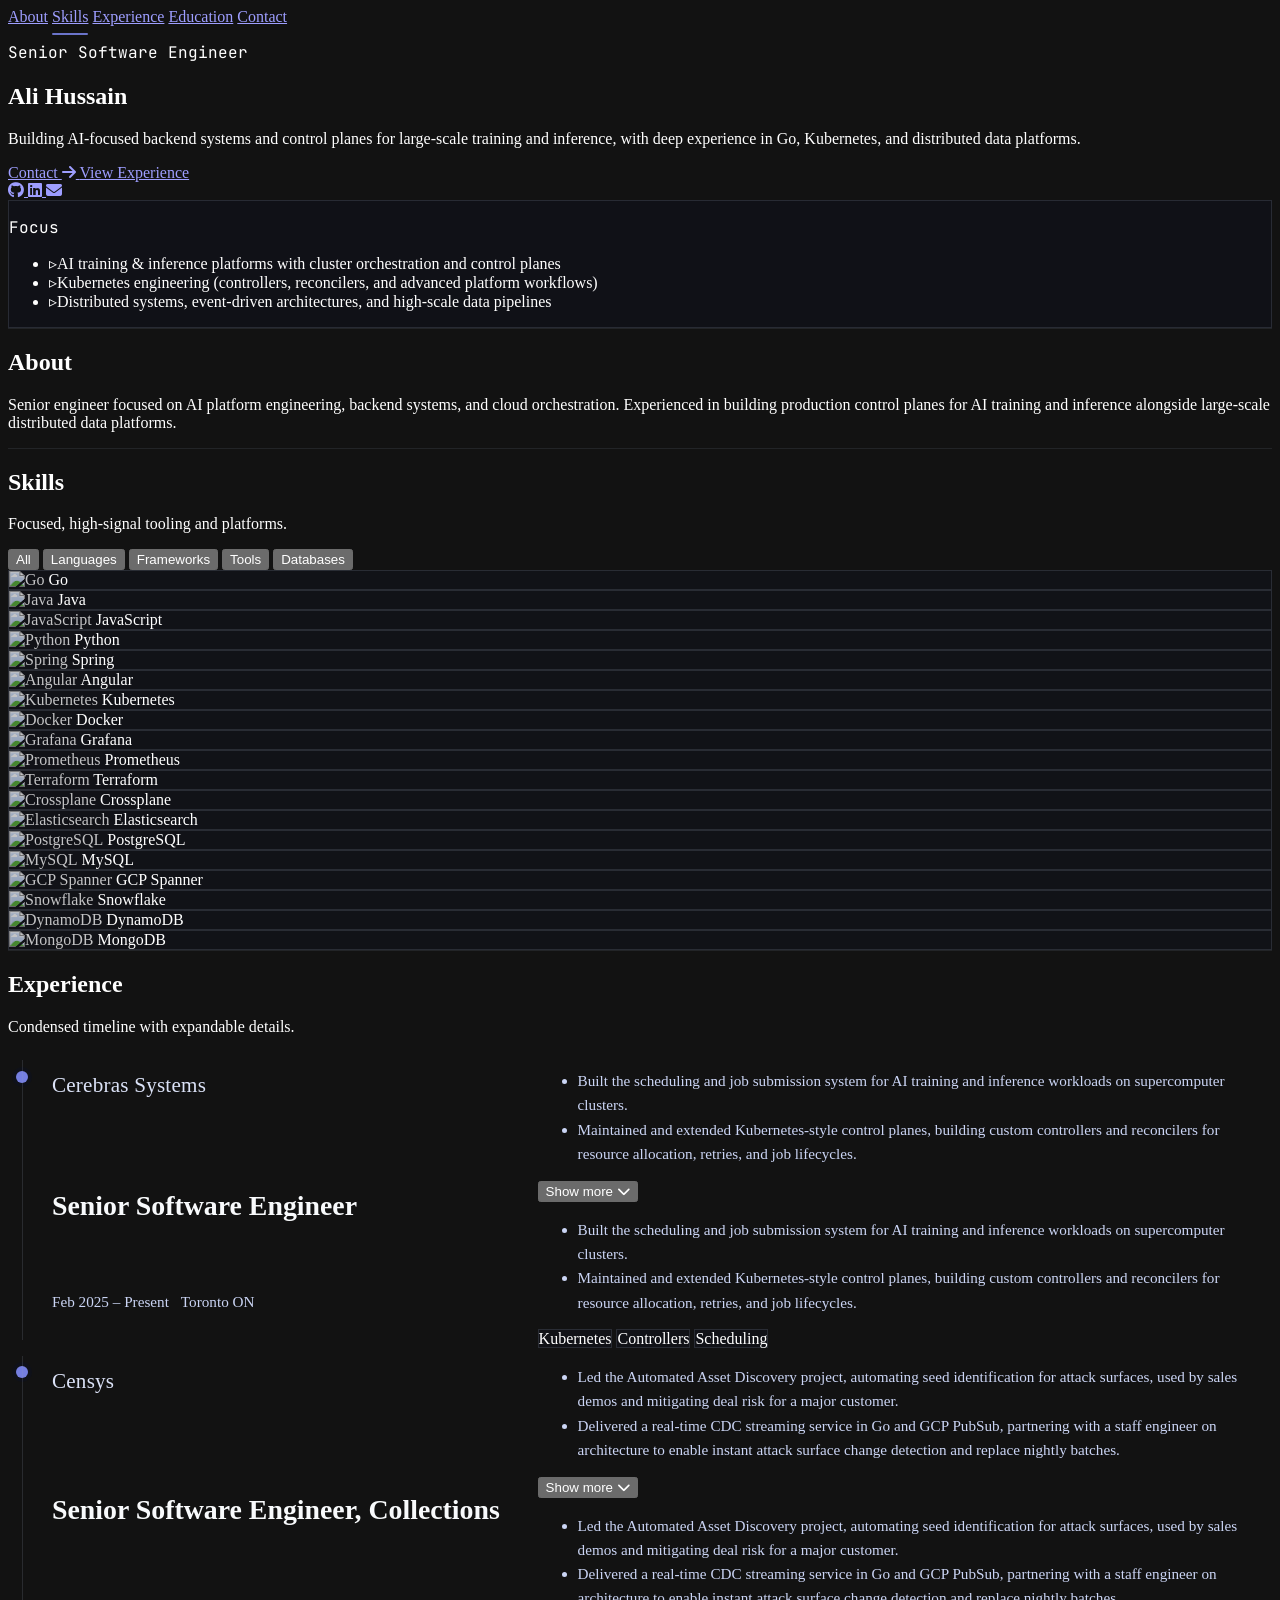
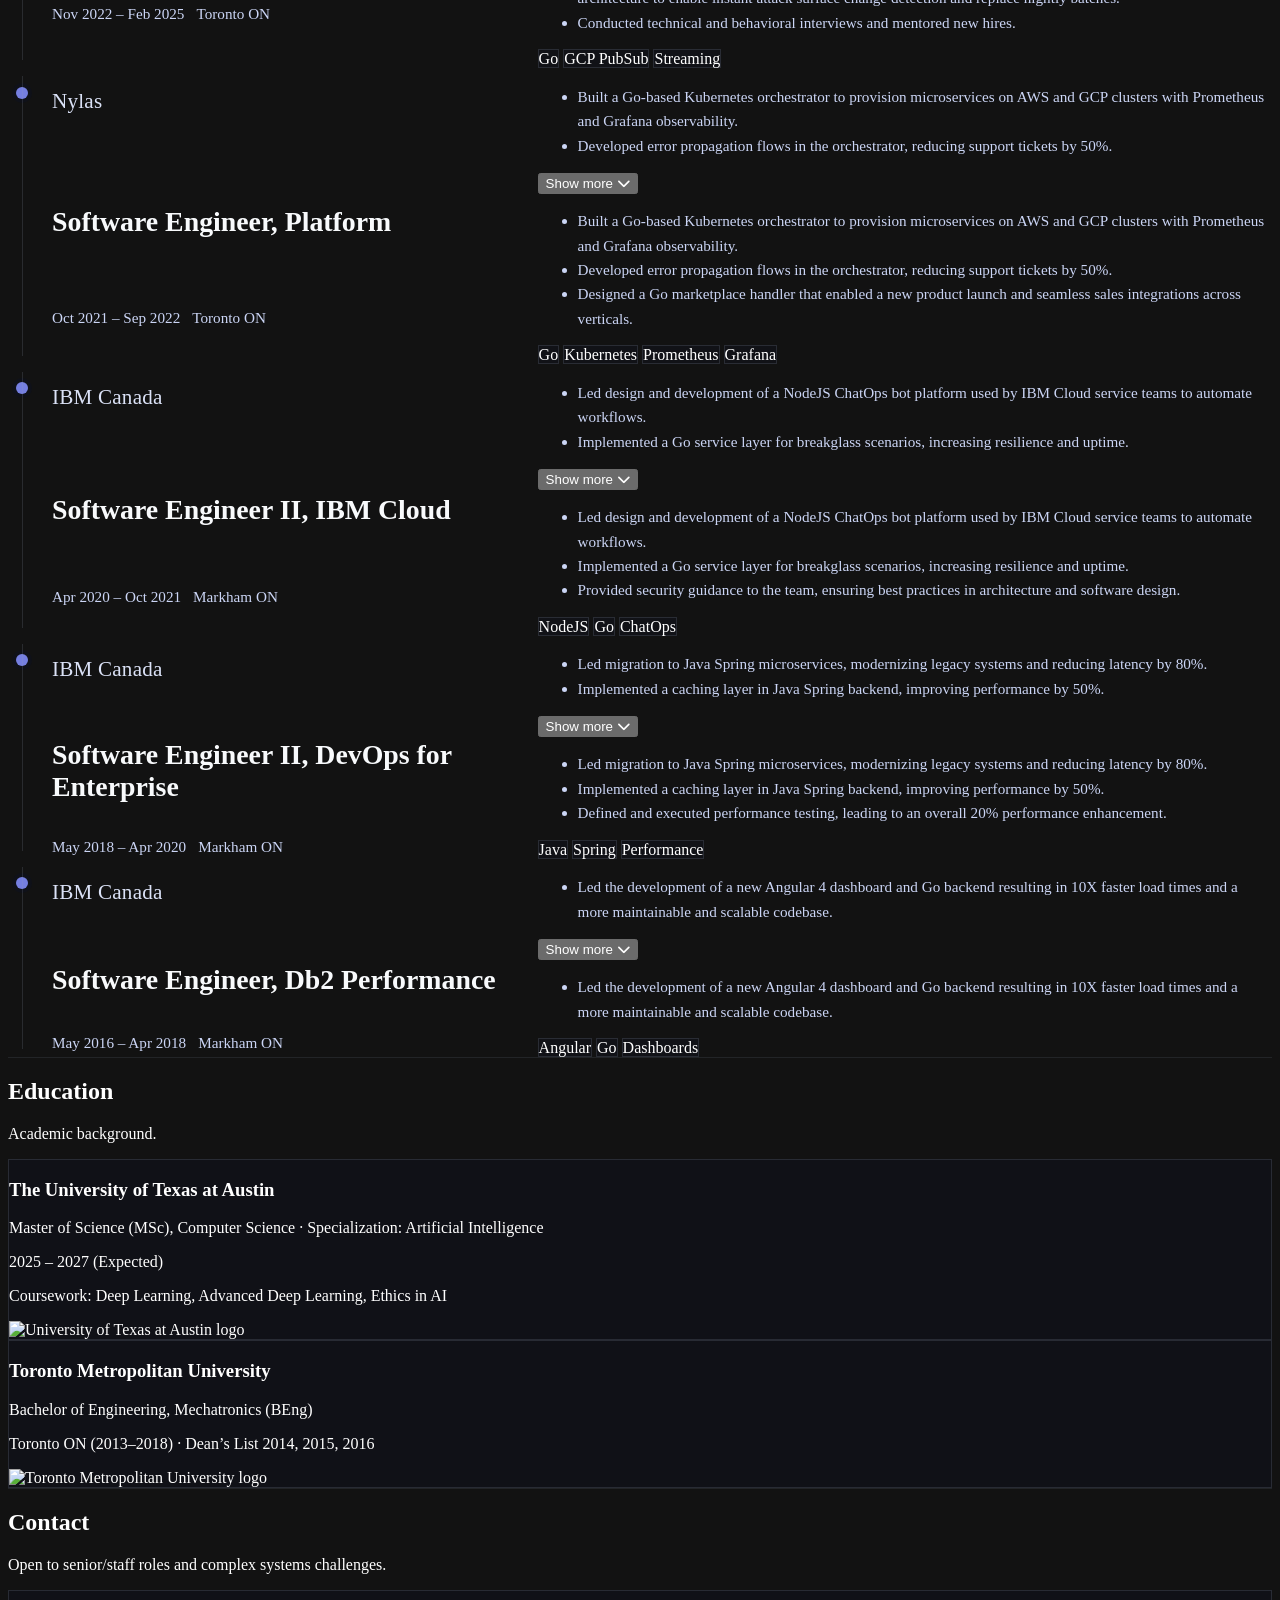
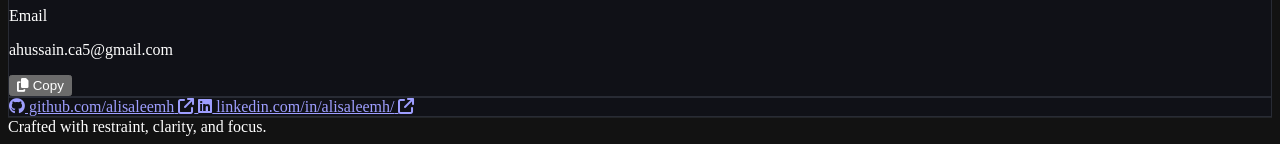
==== commit 6387c8fc: "Adjust experience typography hierarchy" ====
--- a/index.html
+++ b/index.html
@@ -118,14 +118,15 @@
       background: rgba(148, 163, 184, 0.18);
     }
     .timeline-company {
-      font-size: clamp(1.4rem, 1.1rem + 1vw, 2rem);
+      font-size: clamp(1.1rem, 1rem + 0.4vw, 1.4rem);
+      font-weight: 500;
+      color: #dbe2f7;
+      letter-spacing: 0.01em;
+    }
+    .timeline-role {
+      font-size: clamp(1.25rem, 1.1rem + 0.8vw, 1.8rem);
       font-weight: 600;
       color: #f8fafc;
-    }
-    .timeline-role {
-      font-size: 1.05rem;
-      font-weight: 500;
-      color: #e2e8f0;
     }
     .timeline-meta {
       display: flex;
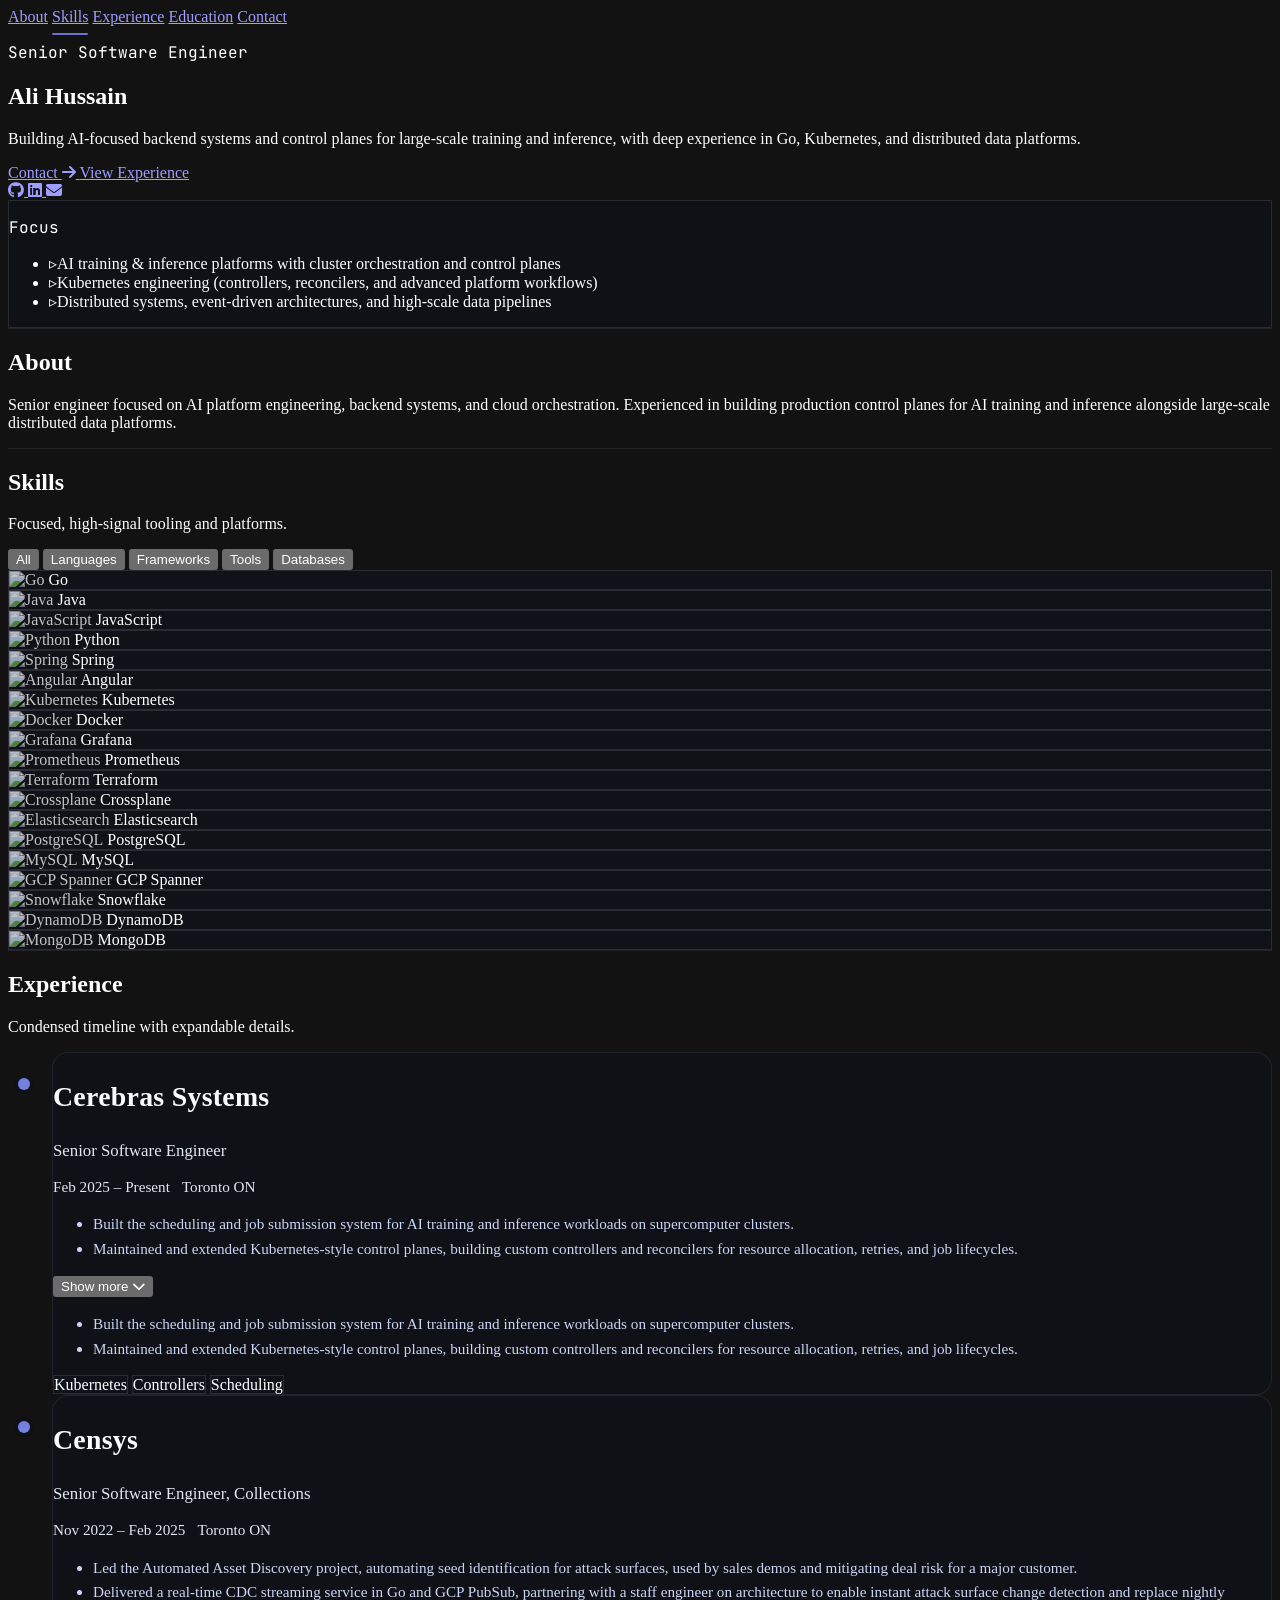
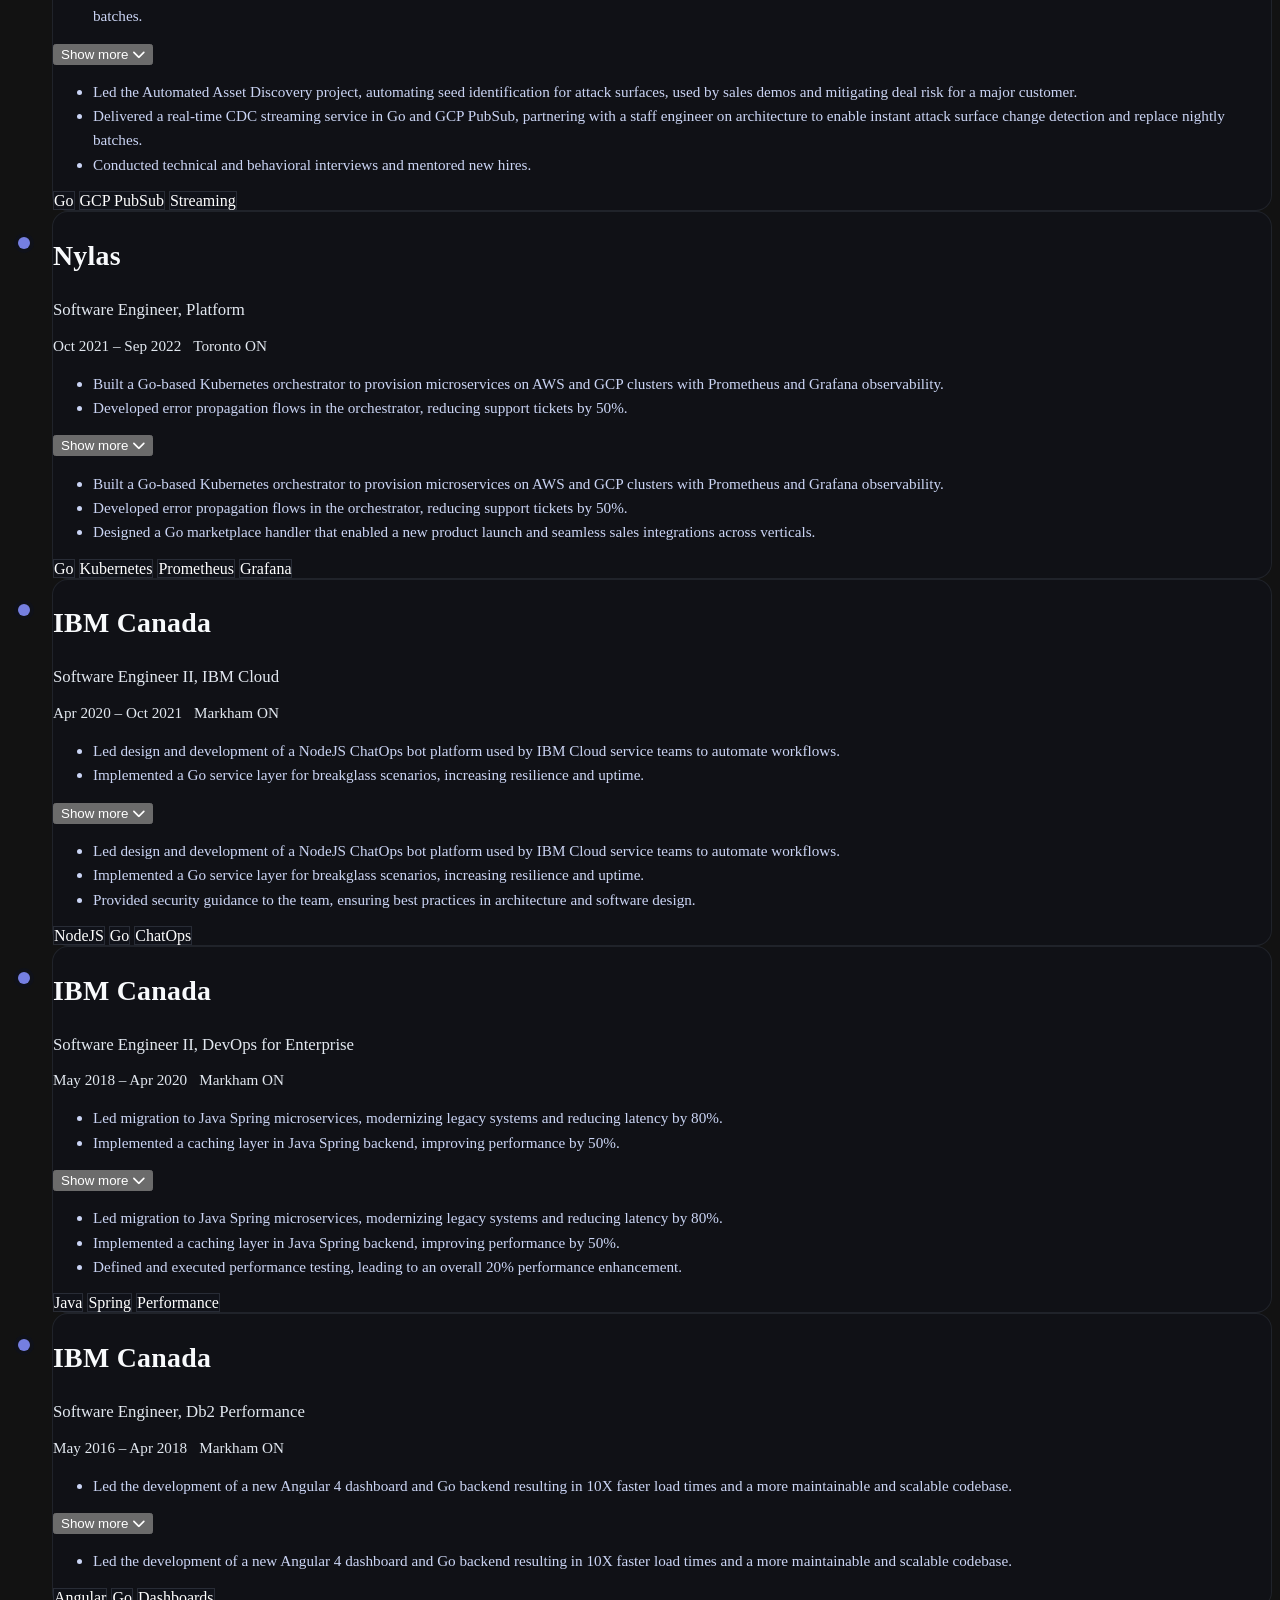
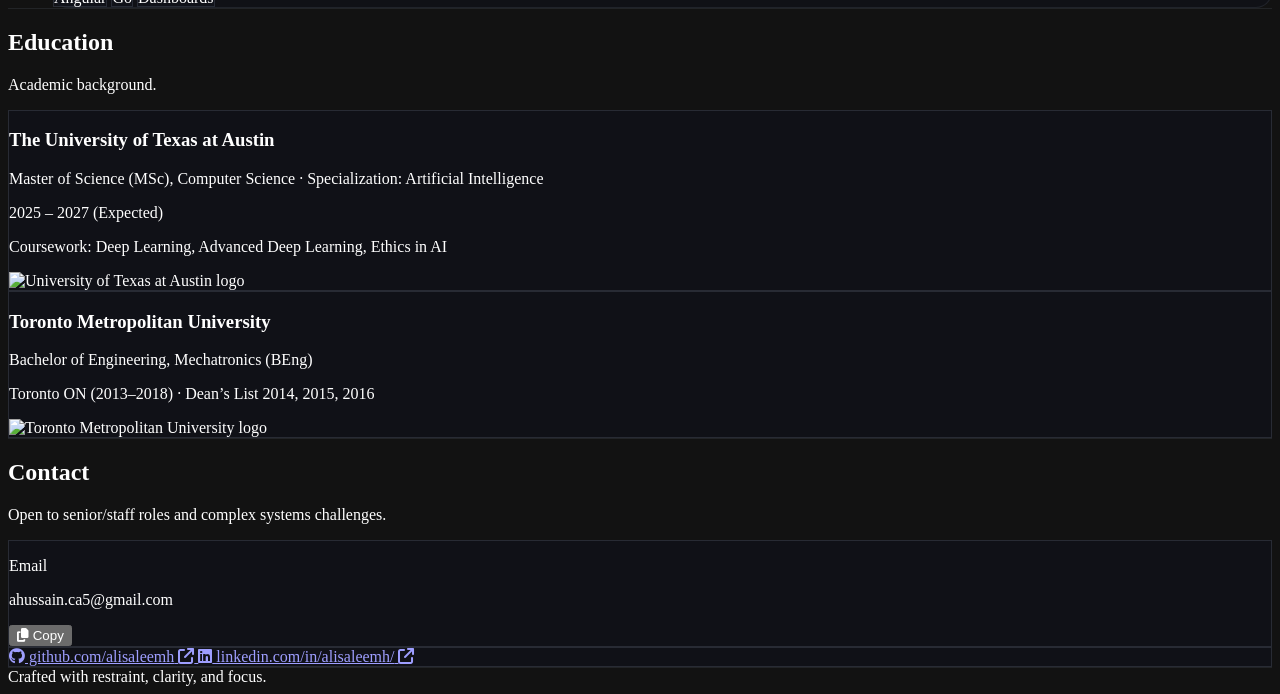
==== commit dfc869fe: "Redesign experience timeline into cards" ====
--- a/index.html
+++ b/index.html
@@ -88,52 +88,50 @@
     }
     .timeline-item {
       position: relative;
-      display: grid;
-      gap: 1.5rem;
-      grid-template-columns: minmax(220px, 40%) minmax(0, 60%);
+      padding-left: 2.75rem;
     }
     .timeline-node {
       position: absolute;
-      left: 0.5rem;
-      top: 1.15rem;
+      left: 0.6rem;
+      top: 1.6rem;
       width: 0.75rem;
       height: 0.75rem;
       border-radius: 999px;
       background: rgba(129, 140, 248, 0.9);
       box-shadow: 0 0 0 4px rgba(15, 17, 25, 1);
     }
-    .timeline-anchor {
-      position: relative;
-      padding-left: 2.75rem;
-      display: grid;
-      gap: 0.35rem;
-    }
-    .timeline-anchor::before {
-      content: '';
-      position: absolute;
-      top: 0.5rem;
-      bottom: 0.5rem;
-      left: 0.85rem;
-      width: 1px;
-      background: rgba(148, 163, 184, 0.18);
+    .timeline-card {
+      border: 1px solid rgba(148, 163, 184, 0.12);
+      border-radius: 1rem;
+      background: rgba(15, 17, 25, 0.6);
+      transition: transform 0.2s ease, border-color 0.2s ease, box-shadow 0.2s ease;
+    }
+    .timeline-card:hover {
+      transform: translateY(-2px);
+      border-color: rgba(129, 140, 248, 0.3);
+      box-shadow: 0 12px 24px -18px rgba(0, 0, 0, 0.65);
+    }
+    .timeline-card.is-expanded {
+      border-color: rgba(129, 140, 248, 0.35);
+      box-shadow: 0 0 18px rgba(129, 140, 248, 0.15);
     }
     .timeline-company {
-      font-size: clamp(1.1rem, 1rem + 0.4vw, 1.4rem);
-      font-weight: 500;
-      color: #dbe2f7;
-      letter-spacing: 0.01em;
-    }
-    .timeline-role {
-      font-size: clamp(1.25rem, 1.1rem + 0.8vw, 1.8rem);
+      font-size: clamp(1.35rem, 1.1rem + 0.8vw, 1.9rem);
       font-weight: 600;
       color: #f8fafc;
+      letter-spacing: 0.01em;
+    }
+    .timeline-role {
+      font-size: 1.05rem;
+      font-weight: 500;
+      color: #e2e8f0;
     }
     .timeline-meta {
       display: flex;
       flex-wrap: wrap;
       gap: 0.75rem;
       font-size: 0.95rem;
-      color: #cbd5f5;
+      color: #e2e8f0;
     }
     .timeline-bullets {
       font-size: 0.95rem;
@@ -145,16 +143,10 @@
     }
     @media (max-width: 640px) {
       .timeline-item {
-        grid-template-columns: 1fr;
+        padding-left: 2.25rem;
       }
       .timeline-node {
-        left: 0.5rem;
-      }
-      .timeline-anchor {
-        padding-left: 2.25rem;
-      }
-      .timeline-anchor::before {
-        left: 0.6rem;
+        left: 0.35rem;
       }
       .timeline-meta {
         font-size: 0.9rem;
@@ -365,32 +357,36 @@
           <!-- Cerebras Systems -->
           <article class="timeline-item">
             <span class="timeline-node" aria-hidden="true"></span>
-            <div class="timeline-anchor">
-              <h3 class="timeline-company">Cerebras Systems</h3>
-              <p class="timeline-role">Senior Software Engineer</p>
-              <div class="timeline-meta">
-                <span>Feb 2025 – Present</span>
-                <span>Toronto ON</span>
-              </div>
-            </div>
-            <div class="timeline-details">
-              <ul class="collapsed-bullets timeline-bullets space-y-2">
-                <li>Built the scheduling and job submission system for AI training and inference workloads on supercomputer clusters.</li>
-                <li>Maintained and extended Kubernetes-style control planes, building custom controllers and reconcilers for resource allocation, retries, and job lifecycles.</li>
-              </ul>
-              <button class="accordion-toggle focus-ring mt-3 inline-flex items-center gap-2 text-xs uppercase tracking-[0.2em] text-indigo-300" aria-expanded="false">
-                Show more
-                <i class="toggle-icon fa-solid fa-chevron-down text-xs transition"></i>
-              </button>
-              <div class="accordion-content hidden pt-3">
-                <ul class="expanded-bullets timeline-bullets space-y-2">
+            <div class="timeline-card p-6">
+              <div class="space-y-2">
+                <h3 class="timeline-company">Cerebras Systems</h3>
+                <div class="space-y-1">
+                  <p class="timeline-role">Senior Software Engineer</p>
+                  <div class="timeline-meta">
+                    <span>Feb 2025 – Present</span>
+                    <span>Toronto ON</span>
+                  </div>
+                </div>
+              </div>
+              <div class="timeline-details mt-4">
+                <ul class="collapsed-bullets timeline-bullets space-y-2">
                   <li>Built the scheduling and job submission system for AI training and inference workloads on supercomputer clusters.</li>
                   <li>Maintained and extended Kubernetes-style control planes, building custom controllers and reconcilers for resource allocation, retries, and job lifecycles.</li>
                 </ul>
-                <div class="mt-3 flex flex-wrap gap-2">
-                  <span class="chip rounded-full px-3 py-1 text-xs text-slate-300">Kubernetes</span>
-                  <span class="chip rounded-full px-3 py-1 text-xs text-slate-300">Controllers</span>
-                  <span class="chip rounded-full px-3 py-1 text-xs text-slate-300">Scheduling</span>
+                <button class="accordion-toggle focus-ring mt-4 flex w-full items-center justify-between rounded-lg border border-white/10 bg-ink-800/50 px-4 py-2 text-xs uppercase tracking-[0.2em] text-indigo-200 hover:border-indigo-400/40 hover:text-white transition" aria-expanded="false">
+                  Show more
+                  <i class="toggle-icon fa-solid fa-chevron-down text-xs transition"></i>
+                </button>
+                <div class="accordion-content hidden pt-3">
+                  <ul class="expanded-bullets timeline-bullets space-y-2">
+                    <li>Built the scheduling and job submission system for AI training and inference workloads on supercomputer clusters.</li>
+                    <li>Maintained and extended Kubernetes-style control planes, building custom controllers and reconcilers for resource allocation, retries, and job lifecycles.</li>
+                  </ul>
+                  <div class="mt-3 flex flex-wrap gap-2">
+                    <span class="chip rounded-full px-3 py-1 text-xs text-slate-200 bg-ink-800/80">Kubernetes</span>
+                    <span class="chip rounded-full px-3 py-1 text-xs text-slate-200 bg-ink-800/80">Controllers</span>
+                    <span class="chip rounded-full px-3 py-1 text-xs text-slate-200 bg-ink-800/80">Scheduling</span>
+                  </div>
                 </div>
               </div>
             </div>
@@ -399,33 +395,37 @@
           <!-- Censys -->
           <article class="timeline-item">
             <span class="timeline-node" aria-hidden="true"></span>
-            <div class="timeline-anchor">
-              <h3 class="timeline-company">Censys</h3>
-              <p class="timeline-role">Senior Software Engineer, Collections</p>
-              <div class="timeline-meta">
-                <span>Nov 2022 – Feb 2025</span>
-                <span>Toronto ON</span>
-              </div>
-            </div>
-            <div class="timeline-details">
-              <ul class="collapsed-bullets timeline-bullets space-y-2">
-                <li>Led the Automated Asset Discovery project, automating seed identification for attack surfaces, used by sales demos and mitigating deal risk for a major customer.</li>
-                <li>Delivered a real-time CDC streaming service in Go and GCP PubSub, partnering with a staff engineer on architecture to enable instant attack surface change detection and replace nightly batches.</li>
-              </ul>
-              <button class="accordion-toggle focus-ring mt-3 inline-flex items-center gap-2 text-xs uppercase tracking-[0.2em] text-indigo-300" aria-expanded="false">
-                Show more
-                <i class="toggle-icon fa-solid fa-chevron-down text-xs transition"></i>
-              </button>
-              <div class="accordion-content hidden pt-3">
-                <ul class="expanded-bullets timeline-bullets space-y-2">
+            <div class="timeline-card p-6">
+              <div class="space-y-2">
+                <h3 class="timeline-company">Censys</h3>
+                <div class="space-y-1">
+                  <p class="timeline-role">Senior Software Engineer, Collections</p>
+                  <div class="timeline-meta">
+                    <span>Nov 2022 – Feb 2025</span>
+                    <span>Toronto ON</span>
+                  </div>
+                </div>
+              </div>
+              <div class="timeline-details mt-4">
+                <ul class="collapsed-bullets timeline-bullets space-y-2">
                   <li>Led the Automated Asset Discovery project, automating seed identification for attack surfaces, used by sales demos and mitigating deal risk for a major customer.</li>
                   <li>Delivered a real-time CDC streaming service in Go and GCP PubSub, partnering with a staff engineer on architecture to enable instant attack surface change detection and replace nightly batches.</li>
-                  <li>Conducted technical and behavioral interviews and mentored new hires.</li>
                 </ul>
-                <div class="mt-3 flex flex-wrap gap-2">
-                  <span class="chip rounded-full px-3 py-1 text-xs text-slate-300">Go</span>
-                  <span class="chip rounded-full px-3 py-1 text-xs text-slate-300">GCP PubSub</span>
-                  <span class="chip rounded-full px-3 py-1 text-xs text-slate-300">Streaming</span>
+                <button class="accordion-toggle focus-ring mt-4 flex w-full items-center justify-between rounded-lg border border-white/10 bg-ink-800/50 px-4 py-2 text-xs uppercase tracking-[0.2em] text-indigo-200 hover:border-indigo-400/40 hover:text-white transition" aria-expanded="false">
+                  Show more
+                  <i class="toggle-icon fa-solid fa-chevron-down text-xs transition"></i>
+                </button>
+                <div class="accordion-content hidden pt-3">
+                  <ul class="expanded-bullets timeline-bullets space-y-2">
+                    <li>Led the Automated Asset Discovery project, automating seed identification for attack surfaces, used by sales demos and mitigating deal risk for a major customer.</li>
+                    <li>Delivered a real-time CDC streaming service in Go and GCP PubSub, partnering with a staff engineer on architecture to enable instant attack surface change detection and replace nightly batches.</li>
+                    <li>Conducted technical and behavioral interviews and mentored new hires.</li>
+                  </ul>
+                  <div class="mt-3 flex flex-wrap gap-2">
+                    <span class="chip rounded-full px-3 py-1 text-xs text-slate-200 bg-ink-800/80">Go</span>
+                    <span class="chip rounded-full px-3 py-1 text-xs text-slate-200 bg-ink-800/80">GCP PubSub</span>
+                    <span class="chip rounded-full px-3 py-1 text-xs text-slate-200 bg-ink-800/80">Streaming</span>
+                  </div>
                 </div>
               </div>
             </div>
@@ -434,34 +434,38 @@
           <!-- Nylas -->
           <article class="timeline-item">
             <span class="timeline-node" aria-hidden="true"></span>
-            <div class="timeline-anchor">
-              <h3 class="timeline-company">Nylas</h3>
-              <p class="timeline-role">Software Engineer, Platform</p>
-              <div class="timeline-meta">
-                <span>Oct 2021 – Sep 2022</span>
-                <span>Toronto ON</span>
-              </div>
-            </div>
-            <div class="timeline-details">
-              <ul class="collapsed-bullets timeline-bullets space-y-2">
-                <li>Built a Go-based Kubernetes orchestrator to provision microservices on AWS and GCP clusters with Prometheus and Grafana observability.</li>
-                <li>Developed error propagation flows in the orchestrator, reducing support tickets by 50%.</li>
-              </ul>
-              <button class="accordion-toggle focus-ring mt-3 inline-flex items-center gap-2 text-xs uppercase tracking-[0.2em] text-indigo-300" aria-expanded="false">
-                Show more
-                <i class="toggle-icon fa-solid fa-chevron-down text-xs transition"></i>
-              </button>
-              <div class="accordion-content hidden pt-3">
-                <ul class="expanded-bullets timeline-bullets space-y-2">
+            <div class="timeline-card p-6">
+              <div class="space-y-2">
+                <h3 class="timeline-company">Nylas</h3>
+                <div class="space-y-1">
+                  <p class="timeline-role">Software Engineer, Platform</p>
+                  <div class="timeline-meta">
+                    <span>Oct 2021 – Sep 2022</span>
+                    <span>Toronto ON</span>
+                  </div>
+                </div>
+              </div>
+              <div class="timeline-details mt-4">
+                <ul class="collapsed-bullets timeline-bullets space-y-2">
                   <li>Built a Go-based Kubernetes orchestrator to provision microservices on AWS and GCP clusters with Prometheus and Grafana observability.</li>
                   <li>Developed error propagation flows in the orchestrator, reducing support tickets by 50%.</li>
-                  <li>Designed a Go marketplace handler that enabled a new product launch and seamless sales integrations across verticals.</li>
                 </ul>
-                <div class="mt-3 flex flex-wrap gap-2">
-                  <span class="chip rounded-full px-3 py-1 text-xs text-slate-300">Go</span>
-                  <span class="chip rounded-full px-3 py-1 text-xs text-slate-300">Kubernetes</span>
-                  <span class="chip rounded-full px-3 py-1 text-xs text-slate-300">Prometheus</span>
-                  <span class="chip rounded-full px-3 py-1 text-xs text-slate-300">Grafana</span>
+                <button class="accordion-toggle focus-ring mt-4 flex w-full items-center justify-between rounded-lg border border-white/10 bg-ink-800/50 px-4 py-2 text-xs uppercase tracking-[0.2em] text-indigo-200 hover:border-indigo-400/40 hover:text-white transition" aria-expanded="false">
+                  Show more
+                  <i class="toggle-icon fa-solid fa-chevron-down text-xs transition"></i>
+                </button>
+                <div class="accordion-content hidden pt-3">
+                  <ul class="expanded-bullets timeline-bullets space-y-2">
+                    <li>Built a Go-based Kubernetes orchestrator to provision microservices on AWS and GCP clusters with Prometheus and Grafana observability.</li>
+                    <li>Developed error propagation flows in the orchestrator, reducing support tickets by 50%.</li>
+                    <li>Designed a Go marketplace handler that enabled a new product launch and seamless sales integrations across verticals.</li>
+                  </ul>
+                  <div class="mt-3 flex flex-wrap gap-2">
+                    <span class="chip rounded-full px-3 py-1 text-xs text-slate-200 bg-ink-800/80">Go</span>
+                    <span class="chip rounded-full px-3 py-1 text-xs text-slate-200 bg-ink-800/80">Kubernetes</span>
+                    <span class="chip rounded-full px-3 py-1 text-xs text-slate-200 bg-ink-800/80">Prometheus</span>
+                    <span class="chip rounded-full px-3 py-1 text-xs text-slate-200 bg-ink-800/80">Grafana</span>
+                  </div>
                 </div>
               </div>
             </div>
@@ -470,33 +474,37 @@
           <!-- IBM Cloud -->
           <article class="timeline-item">
             <span class="timeline-node" aria-hidden="true"></span>
-            <div class="timeline-anchor">
-              <h3 class="timeline-company">IBM Canada</h3>
-              <p class="timeline-role">Software Engineer II, IBM Cloud</p>
-              <div class="timeline-meta">
-                <span>Apr 2020 – Oct 2021</span>
-                <span>Markham ON</span>
-              </div>
-            </div>
-            <div class="timeline-details">
-              <ul class="collapsed-bullets timeline-bullets space-y-2">
-                <li>Led design and development of a NodeJS ChatOps bot platform used by IBM Cloud service teams to automate workflows.</li>
-                <li>Implemented a Go service layer for breakglass scenarios, increasing resilience and uptime.</li>
-              </ul>
-              <button class="accordion-toggle focus-ring mt-3 inline-flex items-center gap-2 text-xs uppercase tracking-[0.2em] text-indigo-300" aria-expanded="false">
-                Show more
-                <i class="toggle-icon fa-solid fa-chevron-down text-xs transition"></i>
-              </button>
-              <div class="accordion-content hidden pt-3">
-                <ul class="expanded-bullets timeline-bullets space-y-2">
+            <div class="timeline-card p-6">
+              <div class="space-y-2">
+                <h3 class="timeline-company">IBM Canada</h3>
+                <div class="space-y-1">
+                  <p class="timeline-role">Software Engineer II, IBM Cloud</p>
+                  <div class="timeline-meta">
+                    <span>Apr 2020 – Oct 2021</span>
+                    <span>Markham ON</span>
+                  </div>
+                </div>
+              </div>
+              <div class="timeline-details mt-4">
+                <ul class="collapsed-bullets timeline-bullets space-y-2">
                   <li>Led design and development of a NodeJS ChatOps bot platform used by IBM Cloud service teams to automate workflows.</li>
                   <li>Implemented a Go service layer for breakglass scenarios, increasing resilience and uptime.</li>
-                  <li>Provided security guidance to the team, ensuring best practices in architecture and software design.</li>
                 </ul>
-                <div class="mt-3 flex flex-wrap gap-2">
-                  <span class="chip rounded-full px-3 py-1 text-xs text-slate-300">NodeJS</span>
-                  <span class="chip rounded-full px-3 py-1 text-xs text-slate-300">Go</span>
-                  <span class="chip rounded-full px-3 py-1 text-xs text-slate-300">ChatOps</span>
+                <button class="accordion-toggle focus-ring mt-4 flex w-full items-center justify-between rounded-lg border border-white/10 bg-ink-800/50 px-4 py-2 text-xs uppercase tracking-[0.2em] text-indigo-200 hover:border-indigo-400/40 hover:text-white transition" aria-expanded="false">
+                  Show more
+                  <i class="toggle-icon fa-solid fa-chevron-down text-xs transition"></i>
+                </button>
+                <div class="accordion-content hidden pt-3">
+                  <ul class="expanded-bullets timeline-bullets space-y-2">
+                    <li>Led design and development of a NodeJS ChatOps bot platform used by IBM Cloud service teams to automate workflows.</li>
+                    <li>Implemented a Go service layer for breakglass scenarios, increasing resilience and uptime.</li>
+                    <li>Provided security guidance to the team, ensuring best practices in architecture and software design.</li>
+                  </ul>
+                  <div class="mt-3 flex flex-wrap gap-2">
+                    <span class="chip rounded-full px-3 py-1 text-xs text-slate-200 bg-ink-800/80">NodeJS</span>
+                    <span class="chip rounded-full px-3 py-1 text-xs text-slate-200 bg-ink-800/80">Go</span>
+                    <span class="chip rounded-full px-3 py-1 text-xs text-slate-200 bg-ink-800/80">ChatOps</span>
+                  </div>
                 </div>
               </div>
             </div>
@@ -505,33 +513,37 @@
           <!-- IBM DevOps -->
           <article class="timeline-item">
             <span class="timeline-node" aria-hidden="true"></span>
-            <div class="timeline-anchor">
-              <h3 class="timeline-company">IBM Canada</h3>
-              <p class="timeline-role">Software Engineer II, DevOps for Enterprise</p>
-              <div class="timeline-meta">
-                <span>May 2018 – Apr 2020</span>
-                <span>Markham ON</span>
-              </div>
-            </div>
-            <div class="timeline-details">
-              <ul class="collapsed-bullets timeline-bullets space-y-2">
-                <li>Led migration to Java Spring microservices, modernizing legacy systems and reducing latency by 80%.</li>
-                <li>Implemented a caching layer in Java Spring backend, improving performance by 50%.</li>
-              </ul>
-              <button class="accordion-toggle focus-ring mt-3 inline-flex items-center gap-2 text-xs uppercase tracking-[0.2em] text-indigo-300" aria-expanded="false">
-                Show more
-                <i class="toggle-icon fa-solid fa-chevron-down text-xs transition"></i>
-              </button>
-              <div class="accordion-content hidden pt-3">
-                <ul class="expanded-bullets timeline-bullets space-y-2">
+            <div class="timeline-card p-6">
+              <div class="space-y-2">
+                <h3 class="timeline-company">IBM Canada</h3>
+                <div class="space-y-1">
+                  <p class="timeline-role">Software Engineer II, DevOps for Enterprise</p>
+                  <div class="timeline-meta">
+                    <span>May 2018 – Apr 2020</span>
+                    <span>Markham ON</span>
+                  </div>
+                </div>
+              </div>
+              <div class="timeline-details mt-4">
+                <ul class="collapsed-bullets timeline-bullets space-y-2">
                   <li>Led migration to Java Spring microservices, modernizing legacy systems and reducing latency by 80%.</li>
                   <li>Implemented a caching layer in Java Spring backend, improving performance by 50%.</li>
-                  <li>Defined and executed performance testing, leading to an overall 20% performance enhancement.</li>
                 </ul>
-                <div class="mt-3 flex flex-wrap gap-2">
-                  <span class="chip rounded-full px-3 py-1 text-xs text-slate-300">Java</span>
-                  <span class="chip rounded-full px-3 py-1 text-xs text-slate-300">Spring</span>
-                  <span class="chip rounded-full px-3 py-1 text-xs text-slate-300">Performance</span>
+                <button class="accordion-toggle focus-ring mt-4 flex w-full items-center justify-between rounded-lg border border-white/10 bg-ink-800/50 px-4 py-2 text-xs uppercase tracking-[0.2em] text-indigo-200 hover:border-indigo-400/40 hover:text-white transition" aria-expanded="false">
+                  Show more
+                  <i class="toggle-icon fa-solid fa-chevron-down text-xs transition"></i>
+                </button>
+                <div class="accordion-content hidden pt-3">
+                  <ul class="expanded-bullets timeline-bullets space-y-2">
+                    <li>Led migration to Java Spring microservices, modernizing legacy systems and reducing latency by 80%.</li>
+                    <li>Implemented a caching layer in Java Spring backend, improving performance by 50%.</li>
+                    <li>Defined and executed performance testing, leading to an overall 20% performance enhancement.</li>
+                  </ul>
+                  <div class="mt-3 flex flex-wrap gap-2">
+                    <span class="chip rounded-full px-3 py-1 text-xs text-slate-200 bg-ink-800/80">Java</span>
+                    <span class="chip rounded-full px-3 py-1 text-xs text-slate-200 bg-ink-800/80">Spring</span>
+                    <span class="chip rounded-full px-3 py-1 text-xs text-slate-200 bg-ink-800/80">Performance</span>
+                  </div>
                 </div>
               </div>
             </div>
@@ -540,30 +552,34 @@
           <!-- IBM Intern -->
           <article class="timeline-item">
             <span class="timeline-node" aria-hidden="true"></span>
-            <div class="timeline-anchor">
-              <h3 class="timeline-company">IBM Canada</h3>
-              <p class="timeline-role">Software Engineer, Db2 Performance</p>
-              <div class="timeline-meta">
-                <span>May 2016 – Apr 2018</span>
-                <span>Markham ON</span>
-              </div>
-            </div>
-            <div class="timeline-details">
-              <ul class="collapsed-bullets timeline-bullets space-y-2">
-                <li>Led the development of a new Angular 4 dashboard and Go backend resulting in 10X faster load times and a more maintainable and scalable codebase.</li>
-              </ul>
-              <button class="accordion-toggle focus-ring mt-3 inline-flex items-center gap-2 text-xs uppercase tracking-[0.2em] text-indigo-300" aria-expanded="false">
-                Show more
-                <i class="toggle-icon fa-solid fa-chevron-down text-xs transition"></i>
-              </button>
-              <div class="accordion-content hidden pt-3">
-                <ul class="expanded-bullets timeline-bullets space-y-2">
+            <div class="timeline-card p-6">
+              <div class="space-y-2">
+                <h3 class="timeline-company">IBM Canada</h3>
+                <div class="space-y-1">
+                  <p class="timeline-role">Software Engineer, Db2 Performance</p>
+                  <div class="timeline-meta">
+                    <span>May 2016 – Apr 2018</span>
+                    <span>Markham ON</span>
+                  </div>
+                </div>
+              </div>
+              <div class="timeline-details mt-4">
+                <ul class="collapsed-bullets timeline-bullets space-y-2">
                   <li>Led the development of a new Angular 4 dashboard and Go backend resulting in 10X faster load times and a more maintainable and scalable codebase.</li>
                 </ul>
-                <div class="mt-3 flex flex-wrap gap-2">
-                  <span class="chip rounded-full px-3 py-1 text-xs text-slate-300">Angular</span>
-                  <span class="chip rounded-full px-3 py-1 text-xs text-slate-300">Go</span>
-                  <span class="chip rounded-full px-3 py-1 text-xs text-slate-300">Dashboards</span>
+                <button class="accordion-toggle focus-ring mt-4 flex w-full items-center justify-between rounded-lg border border-white/10 bg-ink-800/50 px-4 py-2 text-xs uppercase tracking-[0.2em] text-indigo-200 hover:border-indigo-400/40 hover:text-white transition" aria-expanded="false">
+                  Show more
+                  <i class="toggle-icon fa-solid fa-chevron-down text-xs transition"></i>
+                </button>
+                <div class="accordion-content hidden pt-3">
+                  <ul class="expanded-bullets timeline-bullets space-y-2">
+                    <li>Led the development of a new Angular 4 dashboard and Go backend resulting in 10X faster load times and a more maintainable and scalable codebase.</li>
+                  </ul>
+                  <div class="mt-3 flex flex-wrap gap-2">
+                    <span class="chip rounded-full px-3 py-1 text-xs text-slate-200 bg-ink-800/80">Angular</span>
+                    <span class="chip rounded-full px-3 py-1 text-xs text-slate-200 bg-ink-800/80">Go</span>
+                    <span class="chip rounded-full px-3 py-1 text-xs text-slate-200 bg-ink-800/80">Dashboards</span>
+                  </div>
                 </div>
               </div>
             </div>
@@ -669,15 +685,17 @@
 
     // Accordion
     document.querySelectorAll('.accordion-toggle').forEach((toggle) => {
-      toggle.addEventListener('click', () => {
-        const content = toggle.parentElement.querySelector('.accordion-content');
-        const collapsed = toggle.parentElement.querySelector('.collapsed-bullets');
-        const isExpanded = toggle.getAttribute('aria-expanded') === 'true';
-        toggle.setAttribute('aria-expanded', String(!isExpanded));
-        toggle.firstChild.textContent = isExpanded ? 'Show more' : 'Show less';
-        content.classList.toggle('hidden');
-        collapsed.classList.toggle('hidden');
-        if (!prefersReducedMotion) {
+        toggle.addEventListener('click', () => {
+          const content = toggle.parentElement.querySelector('.accordion-content');
+          const collapsed = toggle.parentElement.querySelector('.collapsed-bullets');
+          const card = toggle.closest('.timeline-card');
+          const isExpanded = toggle.getAttribute('aria-expanded') === 'true';
+          toggle.setAttribute('aria-expanded', String(!isExpanded));
+          toggle.firstChild.textContent = isExpanded ? 'Show more' : 'Show less';
+          if (card) card.classList.toggle('is-expanded', !isExpanded);
+          content.classList.toggle('hidden');
+          collapsed.classList.toggle('hidden');
+          if (!prefersReducedMotion) {
           gsap.fromTo(content, { opacity: 0, y: -4 }, { opacity: 1, y: 0, duration: 0.3, ease: 'power1.out' });
         }
       });
